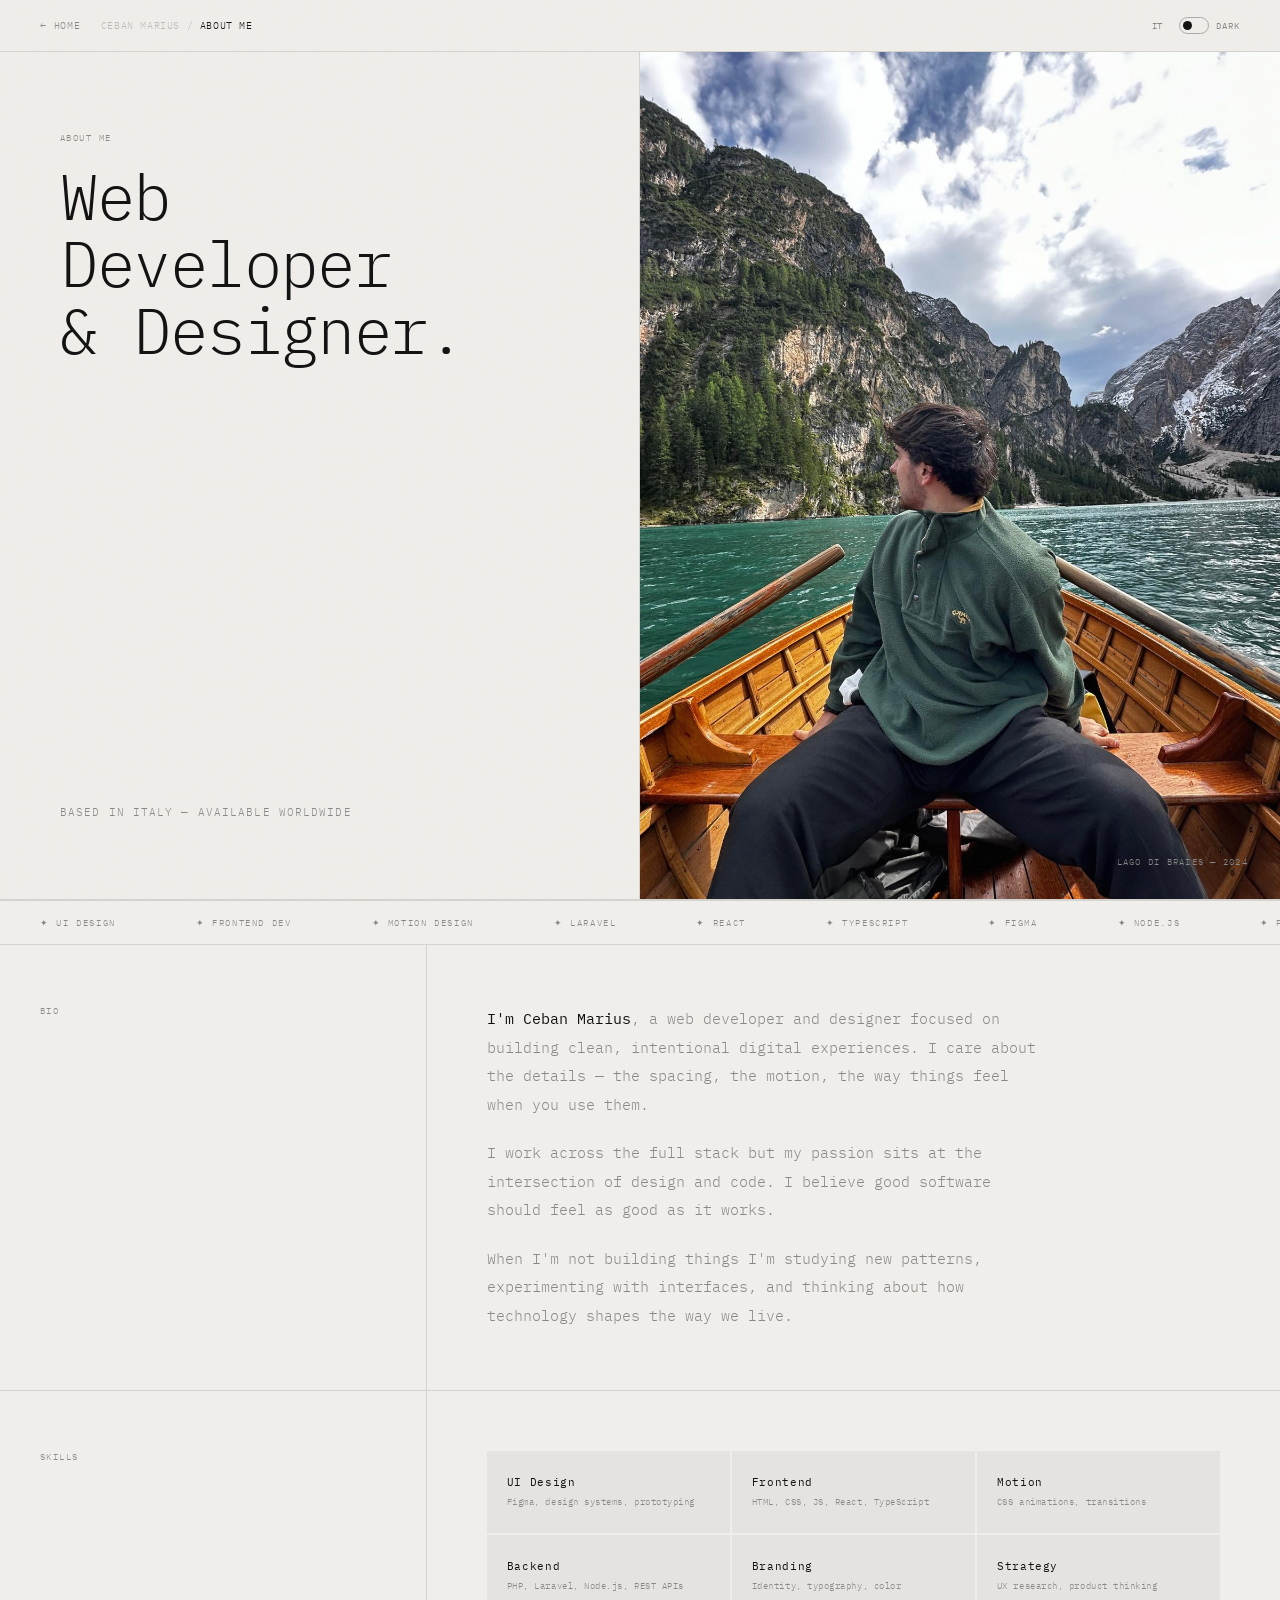
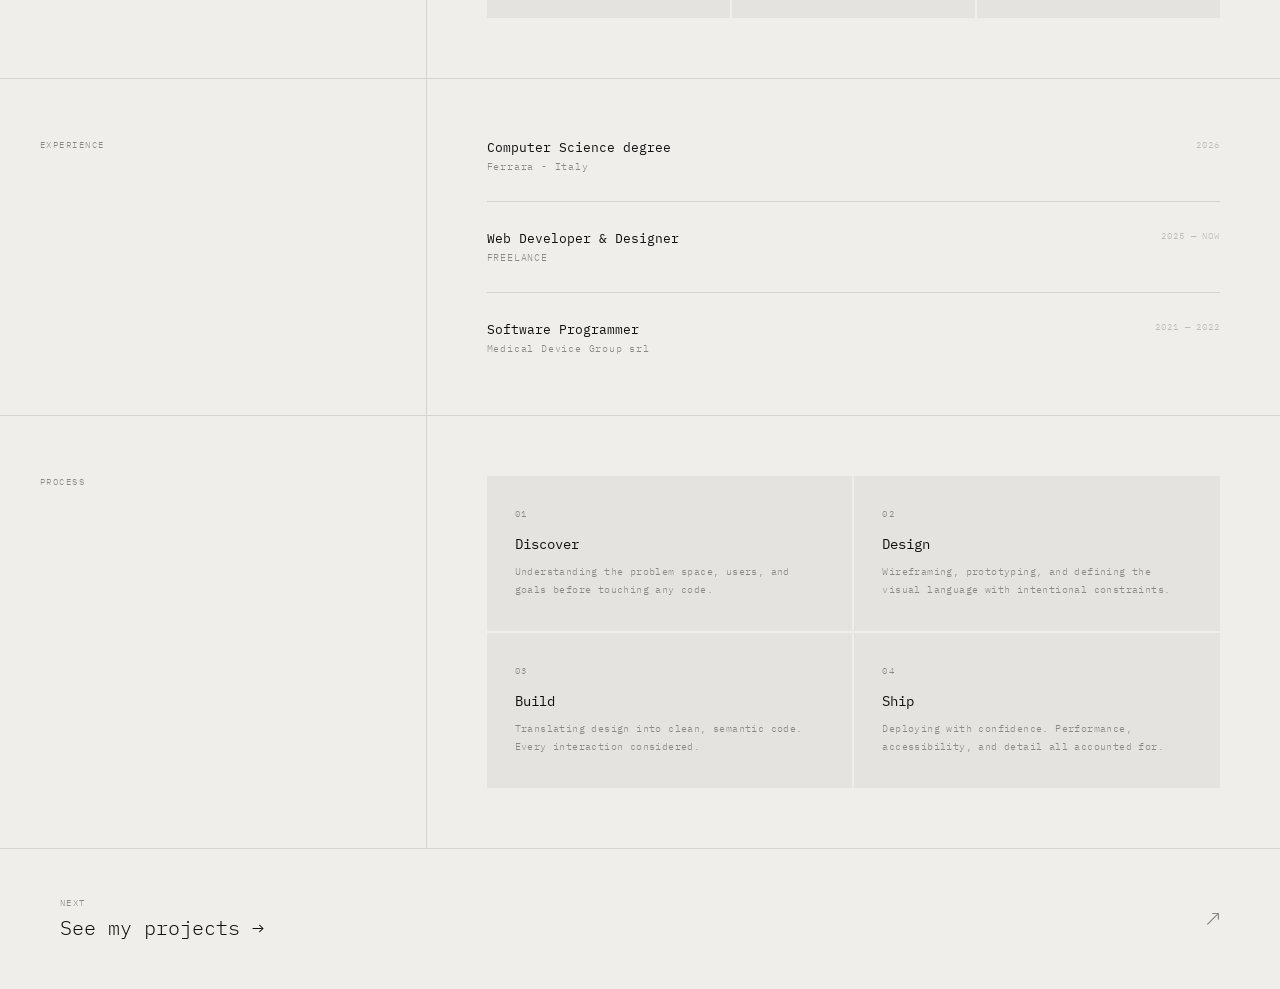
==== about.html @ c1601999 "removed arrow up" ====
<!DOCTYPE html>
<html lang="en" data-theme="light">
<head>
  <meta charset="UTF-8" />
  <meta name="viewport" content="width=device-width, initial-scale=1.0"/>
  <title>About — Ceban Marius</title>
  <meta name="description" content="About Ceban Marius — Web Developer & Designer based in Italy. Skills, bio, and experience." />
  <meta property="og:type" content="website" />
  <meta property="og:title" content="About — Ceban Marius" />
  <meta property="og:description" content="Web Developer & Designer based in Italy. Skills, bio, and experience." />
  <meta property="og:site_name" content="Ceban Marius — Portfolio" />
  <link rel="icon" type="image/svg+xml" href="data:image/svg+xml,%3Csvg xmlns='http://www.w3.org/2000/svg' viewBox='0 0 32 32'%3E%3Crect width='32' height='32' fill='%23111'/%3E%3Ctext x='16' y='22' text-anchor='middle' font-family='monospace' font-size='14' font-weight='bold' fill='%23e8e6e1'%3Ecm%3C/text%3E%3C/svg%3E" />
  <link href="https://fonts.googleapis.com/css2?family=IBM+Plex+Mono:wght@300;400;700&display=swap" rel="stylesheet"/>
  <script>
    (function() {
      const t = localStorage.getItem('theme') || 'light';
      document.documentElement.setAttribute('data-theme', t);
    })();
  </script>
  <style>
    *, *::before, *::after { margin: 0; padding: 0; box-sizing: border-box; }

    :root {
      --bg:      #f0eeea;
      --fg:      #111;
      --muted:   #888;
      --subtle:  #bbb;
      --border:  #d5d3cf;
      --card-bg: #e5e3df;
      --line:    #aaa;
    }
    [data-theme="dark"] {
      --bg:      #0e0e0e;
      --fg:      #e8e6e1;
      --muted:   #888;
      --subtle:  #555;
      --border:  #1e1e1e;
      --card-bg: #1a1a1a;
      --line:    #2a2a2a;
    }

    html { scroll-behavior: smooth; }
    body {
      background: var(--bg);
      color: var(--fg);
      font-family: 'IBM Plex Mono', monospace;
      font-weight: 300;
      transition: background 0.4s, color 0.4s;
      overflow-x: hidden;
    }

    /* ── CUSTOM CURSOR ── */
    @media (hover: hover) and (pointer: fine) {
      html, * { cursor: none !important; }
    }
    #cursor-dot {
      position: fixed; left: 0; top: 0;
      width: 6px; height: 6px;
      background: var(--fg); border-radius: 50%;
      pointer-events: none; z-index: 100000;
      transform: translate(-50%,-50%);
      box-shadow: 0 0 0 2px var(--bg);
    }
    #cursor-line {
      position: fixed; left: 0; top: 0;
      width: 1px; height: 26px;
      background: var(--fg); opacity: 0.5;
      pointer-events: none; z-index: 99999;
      transform: translate(-50%,-50%);
    }

    /* ── HEADER ── */
    header {
      position: fixed;
      top: 0; left: 0; right: 0; height: 52px;
      display: flex; align-items: center; justify-content: space-between;
      padding: 0 40px;
      border-bottom: 1px solid var(--border);
      background: var(--bg);
      z-index: 100;
      transition: background 0.4s, border-color 0.4s;
      overflow: hidden;
      -webkit-transform: translateZ(0);
      transform: translateZ(0);
    }
    .header-left { display: flex; align-items: center; gap: 20px; }
    .back-link {
      font-size: 10px; letter-spacing: 0.08em;
      color: var(--muted); text-decoration: none;
      transition: color 0.2s;
    }
    .back-link:hover { color: var(--fg); }
    .breadcrumb {
      font-size: 10px; letter-spacing: 0.06em; color: var(--subtle);
    }
    .breadcrumb span { color: var(--fg); }
    .theme-toggle {
      background: none; border: none; cursor: pointer;
      display: flex; align-items: center; gap: 7px;
    }
    .toggle-track {
      width: 30px; height: 17px; border-radius: 9px;
      border: 1px solid var(--line); background: transparent;
      position: relative;
    }
    .toggle-dot {
      position: absolute; top: 3px; left: 3px;
      width: 9px; height: 9px; border-radius: 50%;
      background: var(--fg);
      transition: transform 0.3s cubic-bezier(0.4,0,0.2,1), background 0.3s;
    }
    [data-theme="dark"] .toggle-dot { transform: translateX(13px); }
    .toggle-label {
      font-size: 9px; letter-spacing: 0.1em; color: var(--muted);
      font-family: 'IBM Plex Mono', monospace;
    }
    .header-right { display: flex; align-items: center; gap: 16px; }
    .lang-toggle {
      background: none; border: none; cursor: pointer;
      font-family: 'IBM Plex Mono', monospace;
      font-size: 9px; letter-spacing: 0.1em;
      color: var(--muted); transition: color 0.2s; padding: 0;
    }
    .lang-toggle:hover { color: var(--fg); }

    /* ── LAYOUT ── */
    main { padding-top: 52px; }

    /* ── HERO ── */
    .about-hero {
      display: grid;
      grid-template-columns: 1fr 1fr;
      min-height: calc(100vh - 52px);
      border-bottom: 1px solid var(--border);
    }
    .hero-left {
      padding: 80px 60px;
      display: flex; flex-direction: column; justify-content: space-between;
      border-right: 1px solid var(--border);
      opacity: 0; animation: fadeUp 0.7s ease 0.1s forwards;
    }
    .hero-left h1 {
      font-size: clamp(40px, 5vw, 72px);
      font-weight: 300; line-height: 1.05; letter-spacing: -0.02em;
    }
    .hero-left .subtitle {
      font-size: 11px; letter-spacing: 0.1em; color: var(--muted);
    }
    .hero-right {
      position: relative;
      background: var(--card-bg);
      transition: background 0.4s;
      opacity: 0; animation: fadeUp 0.7s ease 0.2s forwards;
      /* swap for photo: background-image: url(photo.jpg); background-size: cover; background-position: center; */
    }
    .hero-right-label {
      position: absolute; bottom: 32px; right: 32px;
      font-size: 9px; letter-spacing: 0.14em; color: var(--muted);
    }

    /* ── BIO SECTION ── */
    .bio-section {
      display: grid;
      grid-template-columns: 1fr 2fr;
      border-bottom: 1px solid var(--border);
      opacity: 0; animation: fadeUp 0.7s ease 0.3s forwards;
    }
    .bio-label {
      padding: 60px 40px;
      border-right: 1px solid var(--border);
      font-size: 9px; letter-spacing: 0.16em; color: var(--muted);
      text-transform: uppercase;
    }
    .bio-content {
      padding: 60px 60px;
    }
    .bio-content p {
      font-size: 15px; line-height: 1.9; color: var(--muted);
      margin-bottom: 20px; max-width: 560px;
    }
    .bio-content p strong {
      color: var(--fg); font-weight: 400;
    }
    .bio-content p:last-child { margin-bottom: 0; }

    /* ── SKILLS ── */
    .skills-section {
      display: grid;
      grid-template-columns: 1fr 2fr;
      border-bottom: 1px solid var(--border);
      opacity: 0; animation: fadeUp 0.7s ease 0.4s forwards;
    }
    .skills-label {
      padding: 60px 40px;
      border-right: 1px solid var(--border);
      font-size: 9px; letter-spacing: 0.16em; color: var(--muted);
      text-transform: uppercase;
    }
    .skills-grid {
      padding: 60px 60px;
      display: grid;
      grid-template-columns: repeat(3, 1fr);
      gap: 2px;
    }
    .skill-item {
      padding: 24px 20px;
      background: var(--card-bg);
      transition: background 0.4s;
    }
    .skill-name {
      font-size: 11px; font-weight: 400;
      letter-spacing: 0.06em; margin-bottom: 6px;
    }
    .skill-desc {
      font-size: 9px; letter-spacing: 0.06em; color: var(--muted);
      line-height: 1.6;
    }

    /* ── EXPERIENCE ── */
    .exp-section {
      display: grid;
      grid-template-columns: 1fr 2fr;
      border-bottom: 1px solid var(--border);
      opacity: 0; animation: fadeUp 0.7s ease 0.45s forwards;
    }
    .exp-label {
      padding: 60px 40px;
      border-right: 1px solid var(--border);
      font-size: 9px; letter-spacing: 0.16em; color: var(--muted);
      text-transform: uppercase;
    }
    .exp-list { padding: 60px 60px; }
    .exp-item {
      display: flex; justify-content: space-between; align-items: flex-start;
      padding: 28px 0;
      border-bottom: 1px solid var(--border);
    }
    .exp-item:first-child { padding-top: 0; }
    .exp-item:last-child { border-bottom: none; padding-bottom: 0; }
    .exp-role { font-size: 13px; font-weight: 400; margin-bottom: 4px; }
    .exp-company { font-size: 10px; letter-spacing: 0.08em; color: var(--muted); }
    .exp-year { font-size: 9px; letter-spacing: 0.1em; color: var(--subtle); }

    /* ── BOTTOM CTA ── */
    .about-cta {
      display: flex; align-items: center; justify-content: space-between;
      padding: 48px 60px;
      text-decoration: none; color: var(--fg);
      transition: background 0.2s;
      opacity: 0; animation: fadeUp 0.5s ease 0.5s forwards;
    }
    .about-cta:hover { background: var(--card-bg); }
    .cta-label { font-size: 9px; letter-spacing: 0.14em; color: var(--muted); margin-bottom: 6px; }
    .cta-title { font-size: 20px; font-weight: 300; }
    .cta-arrow { font-size: 24px; color: var(--muted); }

    @keyframes fadeUp {
      from { opacity: 0; transform: translateY(14px); }
      to   { opacity: 1; transform: translateY(0); }
    }

    /* ── MOBILE ── */
    @media (max-width: 600px) {
      header { padding: 0 16px; height: 44px; }
      .breadcrumb { display: none; }

      .about-hero { grid-template-columns: 1fr; min-height: auto; }
      .hero-left { padding: 40px 20px; gap: 32px; border-right: none; border-bottom: 1px solid var(--border); }
      .hero-left h1 { font-size: 40px; }
      .hero-right { height: 260px; border-right: none; }

      .bio-section, .skills-section, .exp-section { grid-template-columns: 1fr; }
      .bio-label, .skills-label, .exp-label {
        padding: 24px 20px 0; border-right: none; border-bottom: none;
      }
      .bio-content, .skills-grid, .exp-list { padding: 24px 20px 40px; }
      .bio-content p { font-size: 13px; }
      .skills-grid { grid-template-columns: 1fr 1fr; }
      .about-cta { padding: 32px 20px; }
    }
    .noise-overlay { position: fixed; top: 0; left: 0; width: 100%; height: 100%; pointer-events: none; z-index: 1000; opacity: 0.035; background-image: url("data:image/svg+xml,%3Csvg xmlns='http://www.w3.org/2000/svg' width='200' height='200'%3E%3Cfilter id='n' x='0' y='0'%3E%3CfeTurbulence type='fractalNoise' baseFrequency='0.65' numOctaves='3' stitchTiles='stitch'/%3E%3C/filter%3E%3Crect width='200' height='200' filter='url(%23n)'/%3E%3C/svg%3E"); background-repeat: repeat; background-size: 200px 200px; }
    /* ── READING PROGRESS ── */
    #reading-progress {
      position: absolute; bottom: 0; left: 0; width: 0%; height: 2px;
      background: var(--fg); pointer-events: none;
      transition: width 0.1s linear;
    }
    /* ── BACK TO TOP ── */


    /* ── MARQUEE ── */
    .marquee-strip {
      overflow: hidden; border-bottom: 1px solid var(--border); border-top: 1px solid var(--border);
      padding: 16px 0; background: var(--bg); transition: background 0.4s;
    }
    .marquee-track {
      display: flex; gap: 0; width: max-content;
      animation: marquee 28s linear infinite;
    }
    .marquee-track span {
      font-size: 9px; letter-spacing: 0.18em; color: var(--muted);
      text-transform: uppercase; padding: 0 40px; white-space: nowrap;
      transition: color 0.4s;
    }
    .marquee-track span::before { content: "✦ "; }
    @keyframes marquee { from { transform: translateX(0); } to { transform: translateX(-50%); } }
    /* ── PROCESS SECTION ── */
    .process-section {
      display: grid; grid-template-columns: 1fr 2fr;
      border-bottom: 1px solid var(--border);
    }
    .process-label {
      padding: 60px 40px; border-right: 1px solid var(--border);
      font-size: 9px; letter-spacing: 0.16em; color: var(--muted);
      text-transform: uppercase;
    }
    .process-grid {
      padding: 60px 60px; display: grid;
      grid-template-columns: repeat(2, 1fr); gap: 2px;
    }
    .process-item {
      padding: 32px 28px; background: var(--card-bg); transition: background 0.4s;
    }
    .process-num {
      font-size: 9px; letter-spacing: 0.14em; color: var(--muted); margin-bottom: 16px;
    }
    .process-title {
      font-size: 14px; font-weight: 400; margin-bottom: 10px;
    }
    .process-desc {
      font-size: 10px; letter-spacing: 0.04em; color: var(--muted); line-height: 1.8;
    }
    @media (max-width: 600px) {
      .process-section { grid-template-columns: 1fr; }
      .process-label { padding: 24px 20px 0; border-right: none; border-bottom: none; }
      .process-grid { padding: 24px 20px 40px; grid-template-columns: 1fr; }
    }
    /* ── SCROLL REVEAL ── */
    .reveal { opacity: 0; transform: translateY(20px); transition: opacity 0.6s ease, transform 0.6s ease; }
    .reveal.in-view { opacity: 1; transform: translateY(0); }
  </style>
</head>
<body>

  <div id="cursor-dot"></div>
  <div id="cursor-line"></div>
  <div id="pt-overlay" style="position:fixed;inset:0;z-index:99999;display:flex;overflow:hidden;pointer-events:none;background:#111;"></div>
  <div class="noise-overlay"></div>

  <header>
    <div class="header-left">
      <a href="index.html" class="back-link" data-nav>← HOME</a>
      <span class="breadcrumb" data-i18n-html="about.crumb">CEBAN MARIUS / <span>ABOUT ME</span></span>
    </div>
    <div class="header-right">
      <button class="lang-toggle" onclick="toggleLang()" id="lang-toggle-label">IT</button>
      <button class="theme-toggle" onclick="toggleTheme()">
        <div class="toggle-track"><div class="toggle-dot"></div></div>
        <span class="toggle-label" id="toggle-label">DARK</span>
      </button>
    </div>
    <div id="reading-progress"></div>
  </header>

  <main>

    <!-- HERO -->
    <div class="about-hero">
      <div class="hero-left">
        <div>
          <div style="font-size:9px;letter-spacing:0.16em;color:var(--muted);margin-bottom:20px;" data-i18n="about.eyebrow">ABOUT ME</div>
          <h1>Web<br>Developer<br>&amp; Designer.</h1>
        </div>
        <div class="subtitle" data-i18n="about.subtitle">BASED IN ITALY — AVAILABLE WORLDWIDE</div>
      </div>
      <div class="hero-right" style="background-image:url('foto/profile/about.jpeg');background-size:cover;background-position:center 45%;">
        <div class="hero-right-label">LAGO DI BRAIES — 2024</div>
      </div>
    </div>

    <!-- MARQUEE -->
    <div class="marquee-strip">
      <div class="marquee-track">
        <span>UI Design</span><span>Frontend Dev</span><span>Motion Design</span><span>Laravel</span><span>React</span><span>TypeScript</span><span>Figma</span><span>Node.js</span><span>PHP</span><span>Full Stack</span>
        <span>UI Design</span><span>Frontend Dev</span><span>Motion Design</span><span>Laravel</span><span>React</span><span>TypeScript</span><span>Figma</span><span>Node.js</span><span>PHP</span><span>Full Stack</span>
      </div>
    </div>

    <!-- BIO -->
    <div class="bio-section">
      <div class="bio-label" data-i18n="about.bio.label">Bio</div>
      <div class="bio-content">
        <p data-i18n-html="about.bio.p1"><strong>I'm Ceban Marius</strong>, a web developer and designer focused on building clean, intentional digital experiences. I care about the details — the spacing, the motion, the way things feel when you use them.</p>
        <p data-i18n="about.bio.p2">I work across the full stack but my passion sits at the intersection of design and code. I believe good software should feel as good as it works.</p>
        <p data-i18n="about.bio.p3">When I'm not building things I'm studying new patterns, experimenting with interfaces, and thinking about how technology shapes the way we live.</p>
      </div>
    </div>

    <!-- SKILLS -->
    <div class="skills-section">
      <div class="skills-label" data-i18n="about.skills.lbl">Skills</div>
      <div class="skills-grid">
        <div class="skill-item">
          <div class="skill-name" data-i18n="about.skill.ui.n">UI Design</div>
          <div class="skill-desc" data-i18n="about.skill.ui.d">Figma, design systems, prototyping</div>
        </div>
        <div class="skill-item">
          <div class="skill-name" data-i18n="about.skill.fe.n">Frontend</div>
          <div class="skill-desc" data-i18n="about.skill.fe.d">HTML, CSS, JS, React, TypeScript</div>
        </div>
        <div class="skill-item">
          <div class="skill-name" data-i18n="about.skill.mo.n">Motion</div>
          <div class="skill-desc" data-i18n="about.skill.mo.d">CSS animations, transitions</div>
        </div>
        <div class="skill-item">
          <div class="skill-name" data-i18n="about.skill.be.n">Backend</div>
          <div class="skill-desc" data-i18n="about.skill.be.d">PHP, Laravel, Node.js, REST APIs</div>
        </div>
        <div class="skill-item">
          <div class="skill-name" data-i18n="about.skill.br.n">Branding</div>
          <div class="skill-desc" data-i18n="about.skill.br.d">Identity, typography, color</div>
        </div>
        <div class="skill-item">
          <div class="skill-name" data-i18n="about.skill.st.n">Strategy</div>
          <div class="skill-desc" data-i18n="about.skill.st.d">UX research, product thinking</div>
        </div>
      </div>
    </div>

    <!-- EXPERIENCE -->
    <div class="exp-section">
      <div class="exp-label" data-i18n="about.exp.lbl">Experience</div>
      <div class="exp-list">
        <div class="exp-item">
          <div>
            <div class="exp-role" data-i18n="about.exp0.role">Computer Science degree</div>
            <div class="exp-company">Ferrara - Italy</div>
          </div>
          <div class="exp-year">2026</div>
        </div>
        <div class="exp-item">
          <div>
            <div class="exp-role" data-i18n="about.exp1.role">Web Developer & Designer</div>
            <div class="exp-company">FREELANCE</div>
          </div>
          <div class="exp-year" data-i18n="about.exp1.year">2025 — NOW</div>
        </div>
        <div class="exp-item">
          <div>
            <div class="exp-role" data-i18n="about.exp2.role">Software Programmer</div>
            <div class="exp-company">Medical Device Group srl</div>
          </div>
          <div class="exp-year">2021 — 2022</div>
        </div>
      </div>
    </div>

    <!-- PROCESS -->
    <div class="process-section">
      <div class="process-label" data-i18n="about.proc.lbl">Process</div>
      <div class="process-grid">
        <div class="process-item">
          <div class="process-num">01</div>
          <div class="process-title" data-i18n="about.proc0.ttl">Discover</div>
          <div class="process-desc" data-i18n="about.proc0.dsc">Understanding the problem space, users, and goals before touching any code.</div>
        </div>
        <div class="process-item">
          <div class="process-num">02</div>
          <div class="process-title" data-i18n="about.proc1.ttl">Design</div>
          <div class="process-desc" data-i18n="about.proc1.dsc">Wireframing, prototyping, and defining the visual language with intentional constraints.</div>
        </div>
        <div class="process-item">
          <div class="process-num">03</div>
          <div class="process-title" data-i18n="about.proc2.ttl">Build</div>
          <div class="process-desc" data-i18n="about.proc2.dsc">Translating design into clean, semantic code. Every interaction considered.</div>
        </div>
        <div class="process-item">
          <div class="process-num">04</div>
          <div class="process-title" data-i18n="about.proc3.ttl">Ship</div>
          <div class="process-desc" data-i18n="about.proc3.dsc">Deploying with confidence. Performance, accessibility, and detail all accounted for.</div>
        </div>
      </div>
    </div>

    <!-- CTA -->
    <a href="projects.html" class="about-cta" data-nav>
      <div>
        <div class="cta-label" data-i18n="about.cta.lbl">NEXT</div>
        <div class="cta-title" data-i18n="about.cta.ttl">See my projects →</div>
      </div>
      <span class="cta-arrow">↗</span>
    </a>

  </main>

  <script src="i18n.js"></script>
  <script>
    (function() {
      const saved = localStorage.getItem('theme') || 'light';
      document.getElementById('toggle-label').textContent = saved === 'dark' ? 'LIGHT' : 'DARK';
    })();
    function toggleTheme() {
      const html = document.documentElement;
      const isDark = html.getAttribute('data-theme') === 'dark';
      const next = isDark ? 'light' : 'dark';
      html.setAttribute('data-theme', next);
      localStorage.setItem('theme', next);
      document.getElementById('toggle-label').textContent = isDark ? 'DARK' : 'LIGHT';
    }
    /* ── PAGE TRANSITION ── */
    (function() {
      var N = 14, STAGGER = 0.032, DUR = 0.46;
      var overlay = document.getElementById('pt-overlay');
      var blocks = [];
      overlay.style.background = 'none';
      for (var i = 0; i < N; i++) {
        var b = document.createElement('div');
        b.style.cssText = 'flex:1;height:100%;background:#111;transform:scaleX(1);transform-origin:right center;';
        overlay.appendChild(b); blocks.push(b);
      }
      function init() {
        setTimeout(function() {
          blocks.forEach(function(b, i) {
            b.style.transition = 'transform '+DUR+'s cubic-bezier(0.76,0,0.24,1) '+(i*STAGGER)+'s';
            b.style.transform = 'scaleX(0)';
          });
          setTimeout(function() { overlay.style.pointerEvents = 'none'; }, (DUR+(N-1)*STAGGER)*1000+200);
        }, 30);
        document.querySelectorAll('[data-nav]').forEach(function(el) {
          el.addEventListener('click', function(e) {
            var href = this.getAttribute('href');
            if (!href || href === '#') return;
            e.preventDefault();
            overlay.style.pointerEvents = 'all';
            blocks.forEach(function(b, i) {
              b.style.transformOrigin = 'left center';
              b.style.transition = 'transform '+DUR+'s cubic-bezier(0.76,0,0.24,1) '+(i*STAGGER)+'s';
              b.style.transform = 'scaleX(1)';
            });
            setTimeout(function() { window.location.href = href; }, (DUR+(N-1)*STAGGER)*1000-80);
          });
        });
      }
      if (document.readyState === 'loading') { document.addEventListener('DOMContentLoaded', init); } else { init(); }
      window.addEventListener('pageshow', function(e) {
        if (!e.persisted) return;
        overlay.style.pointerEvents = 'all';
        blocks.forEach(function(b) { b.style.transition = 'none'; b.style.transformOrigin = 'right center'; b.style.transform = 'scaleX(1)'; });
        setTimeout(function() {
          blocks.forEach(function(b, i) {
            b.style.transition = 'transform '+DUR+'s cubic-bezier(0.76,0,0.24,1) '+(i*STAGGER)+'s';
            b.style.transform = 'scaleX(0)';
          });
          setTimeout(function() { overlay.style.pointerEvents = 'none'; }, (DUR+(N-1)*STAGGER)*1000+200);
        }, 50);
      });
    })();
    /* ── CURSOR ── */
    (function() {
      if (!window.matchMedia('(hover: hover) and (pointer: fine)').matches) return;
      var dot = document.getElementById('cursor-dot');
      var line = document.getElementById('cursor-line');
      if (!dot || !line) return;
      var mx = -200, my = -200, lx = -200, ly = -200;
      document.addEventListener('mousemove', function(e) { mx = e.clientX; my = e.clientY; });
      var magnets = document.querySelectorAll('a, button');
      (function tick() {
        var tx = mx, ty = my;
        for (var i = 0; i < magnets.length; i++) {
          var r = magnets[i].getBoundingClientRect();
          var cx = r.left + r.width * 0.5, cy = r.top + r.height * 0.5;
          var d = Math.sqrt((mx-cx)*(mx-cx)+(my-cy)*(my-cy));
          if (d < 80) { var s = (1-d/80)*0.28; tx += (cx-mx)*s; ty += (cy-my)*s; }
        }
        dot.style.left = tx+'px'; dot.style.top = ty+'px';
        lx += (mx-lx)*0.12; ly += (my-ly)*0.12;
        var angle = Math.atan2(my-ly, mx-lx)*180/Math.PI+90;
        line.style.left = lx+'px'; line.style.top = ly+'px';
        line.style.transform = 'translate(-50%,-50%) rotate('+angle+'deg)';
        requestAnimationFrame(tick);
      })();
    })();
    /* ── READING PROGRESS ── */
    (function() {
      var bar = document.getElementById('reading-progress');
      if (!bar) return;
      window.addEventListener('scroll', function() {
        var s = window.scrollY, t = document.documentElement.scrollHeight - window.innerHeight;
        bar.style.width = (t > 0 ? s / t * 100 : 0) + '%';
      }, { passive: true });
    })();

    /* ── SCROLL REVEAL (process items) ── */
    (function() {
      if (!('IntersectionObserver' in window)) return;
      var obs = new IntersectionObserver(function(entries) {
        entries.forEach(function(e) { if (e.isIntersecting) { e.target.classList.add('in-view'); obs.unobserve(e.target); } });
      }, { threshold: 0.15 });
      document.querySelectorAll('.process-item').forEach(function(el) { el.classList.add('reveal'); obs.observe(el); });
    })();
  </script>

</body>
</html>
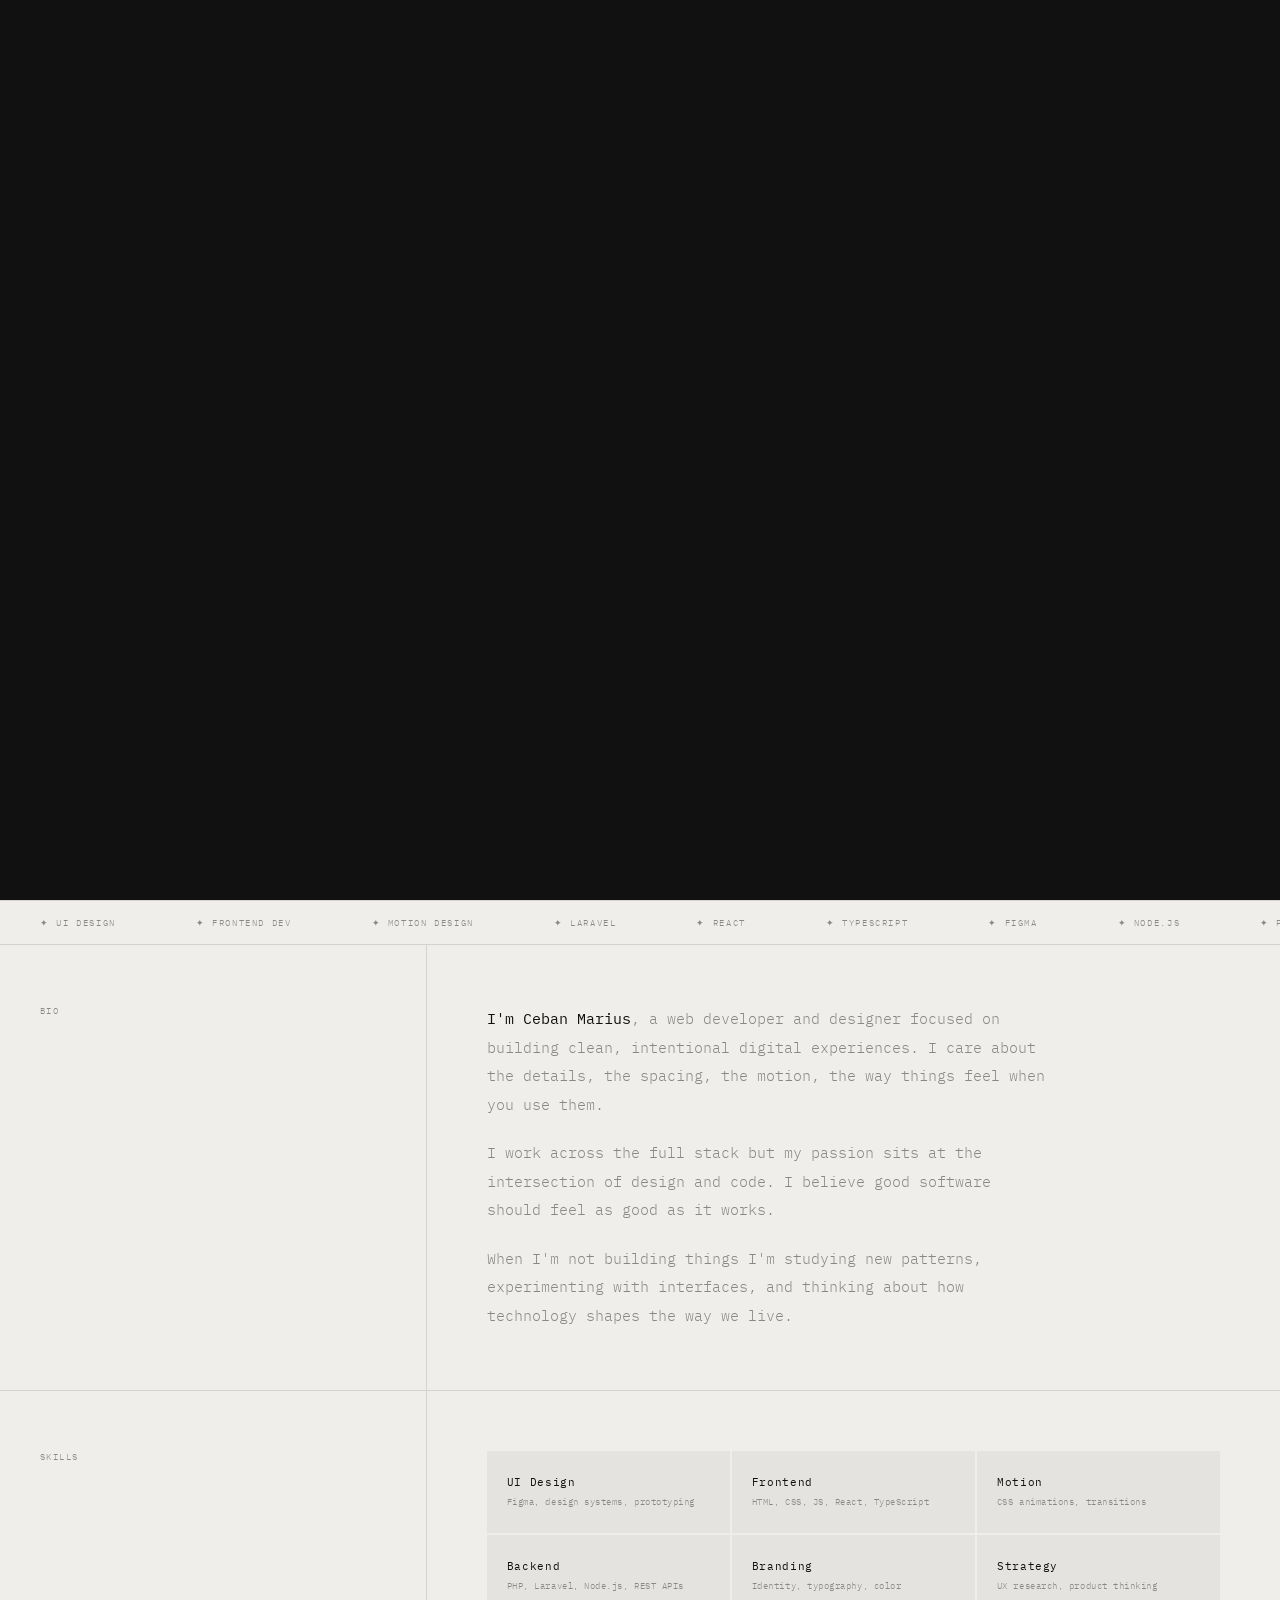
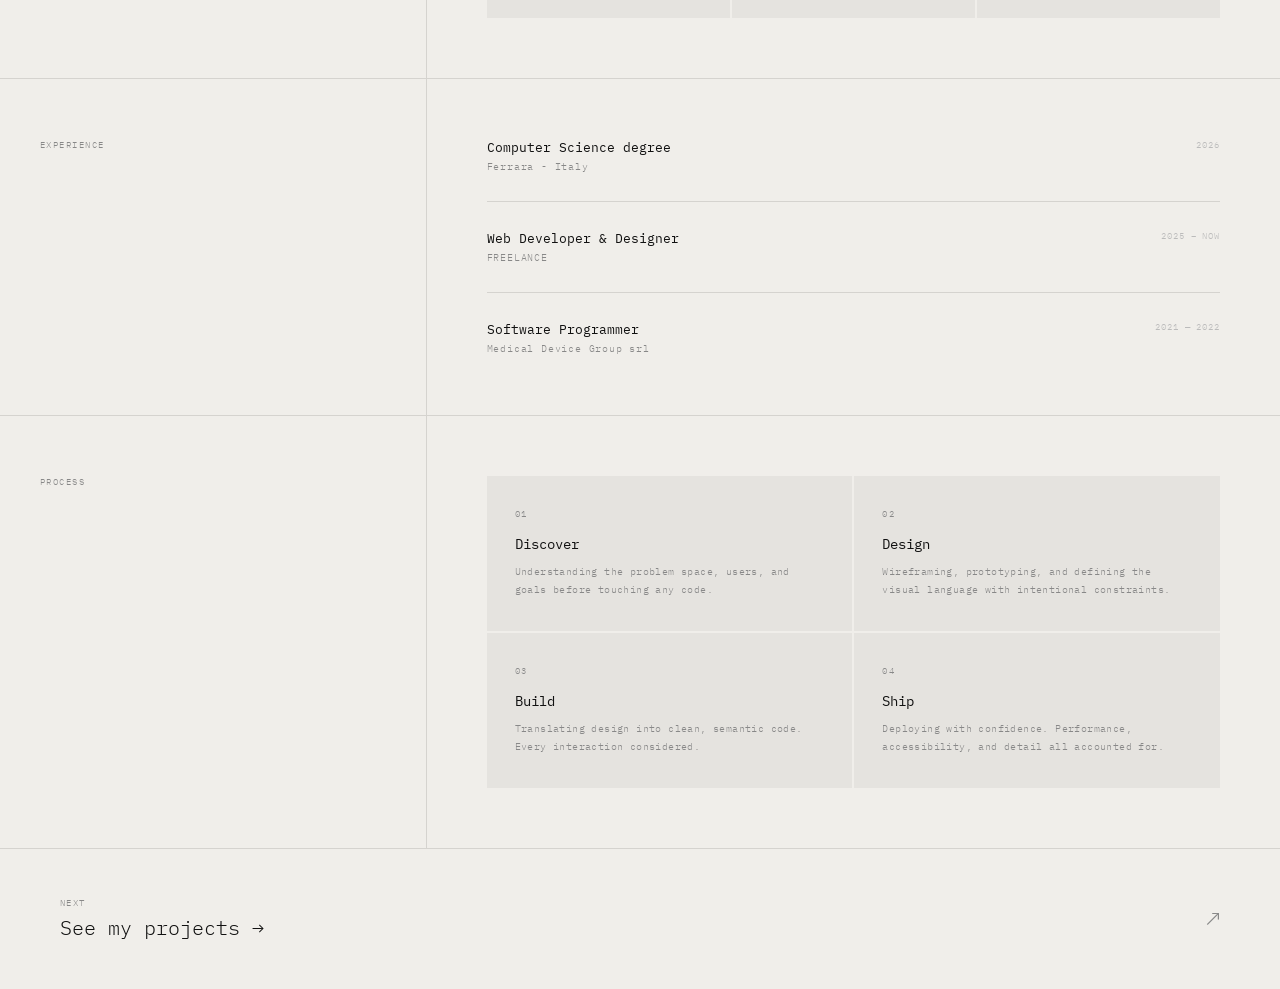
==== commit d7de68c3: "Fix Italian i18n punctuation and AI-sounding copy, revert custom cursor - Replace all em-dashes in I" ====
--- a/about.html
+++ b/about.html
@@ -1,604 +1,591 @@
-<!DOCTYPE html>
-<html lang="en" data-theme="light">
-<head>
-  <meta charset="UTF-8" />
-  <meta name="viewport" content="width=device-width, initial-scale=1.0"/>
-  <title>About — Ceban Marius</title>
-  <meta name="description" content="About Ceban Marius — Web Developer & Designer based in Italy. Skills, bio, and experience." />
-  <meta property="og:type" content="website" />
-  <meta property="og:title" content="About — Ceban Marius" />
-  <meta property="og:description" content="Web Developer & Designer based in Italy. Skills, bio, and experience." />
-  <meta property="og:site_name" content="Ceban Marius — Portfolio" />
-  <link rel="icon" type="image/svg+xml" href="data:image/svg+xml,%3Csvg xmlns='http://www.w3.org/2000/svg' viewBox='0 0 32 32'%3E%3Crect width='32' height='32' fill='%23111'/%3E%3Ctext x='16' y='22' text-anchor='middle' font-family='monospace' font-size='14' font-weight='bold' fill='%23e8e6e1'%3Ecm%3C/text%3E%3C/svg%3E" />
-  <link href="https://fonts.googleapis.com/css2?family=IBM+Plex+Mono:wght@300;400;700&display=swap" rel="stylesheet"/>
-  <script>
-    (function() {
-      const t = localStorage.getItem('theme') || 'light';
-      document.documentElement.setAttribute('data-theme', t);
-    })();
-  </script>
-  <style>
-    *, *::before, *::after { margin: 0; padding: 0; box-sizing: border-box; }
-
-    :root {
-      --bg:      #f0eeea;
-      --fg:      #111;
-      --muted:   #888;
-      --subtle:  #bbb;
-      --border:  #d5d3cf;
-      --card-bg: #e5e3df;
-      --line:    #aaa;
-    }
-    [data-theme="dark"] {
-      --bg:      #0e0e0e;
-      --fg:      #e8e6e1;
-      --muted:   #888;
-      --subtle:  #555;
-      --border:  #1e1e1e;
-      --card-bg: #1a1a1a;
-      --line:    #2a2a2a;
-    }
-
-    html { scroll-behavior: smooth; }
-    body {
-      background: var(--bg);
-      color: var(--fg);
-      font-family: 'IBM Plex Mono', monospace;
-      font-weight: 300;
-      transition: background 0.4s, color 0.4s;
-      overflow-x: hidden;
-    }
-
-    /* ── CUSTOM CURSOR ── */
-    @media (hover: hover) and (pointer: fine) {
-      html, * { cursor: none !important; }
-    }
-    #cursor-dot {
-      position: fixed; left: 0; top: 0;
-      width: 6px; height: 6px;
-      background: var(--fg); border-radius: 50%;
-      pointer-events: none; z-index: 100000;
-      transform: translate(-50%,-50%);
-      box-shadow: 0 0 0 2px var(--bg);
-    }
-    #cursor-line {
-      position: fixed; left: 0; top: 0;
-      width: 1px; height: 26px;
-      background: var(--fg); opacity: 0.5;
-      pointer-events: none; z-index: 99999;
-      transform: translate(-50%,-50%);
-    }
-
-    /* ── HEADER ── */
-    header {
-      position: fixed;
-      top: 0; left: 0; right: 0; height: 52px;
-      display: flex; align-items: center; justify-content: space-between;
-      padding: 0 40px;
-      border-bottom: 1px solid var(--border);
-      background: var(--bg);
-      z-index: 100;
-      transition: background 0.4s, border-color 0.4s;
-      overflow: hidden;
-      -webkit-transform: translateZ(0);
-      transform: translateZ(0);
-    }
-    .header-left { display: flex; align-items: center; gap: 20px; }
-    .back-link {
-      font-size: 10px; letter-spacing: 0.08em;
-      color: var(--muted); text-decoration: none;
-      transition: color 0.2s;
-    }
-    .back-link:hover { color: var(--fg); }
-    .breadcrumb {
-      font-size: 10px; letter-spacing: 0.06em; color: var(--subtle);
-    }
-    .breadcrumb span { color: var(--fg); }
-    .theme-toggle {
-      background: none; border: none; cursor: pointer;
-      display: flex; align-items: center; gap: 7px;
-    }
-    .toggle-track {
-      width: 30px; height: 17px; border-radius: 9px;
-      border: 1px solid var(--line); background: transparent;
-      position: relative;
-    }
-    .toggle-dot {
-      position: absolute; top: 3px; left: 3px;
-      width: 9px; height: 9px; border-radius: 50%;
-      background: var(--fg);
-      transition: transform 0.3s cubic-bezier(0.4,0,0.2,1), background 0.3s;
-    }
-    [data-theme="dark"] .toggle-dot { transform: translateX(13px); }
-    .toggle-label {
-      font-size: 9px; letter-spacing: 0.1em; color: var(--muted);
-      font-family: 'IBM Plex Mono', monospace;
-    }
-    .header-right { display: flex; align-items: center; gap: 16px; }
-    .lang-toggle {
-      background: none; border: none; cursor: pointer;
-      font-family: 'IBM Plex Mono', monospace;
-      font-size: 9px; letter-spacing: 0.1em;
-      color: var(--muted); transition: color 0.2s; padding: 0;
-    }
-    .lang-toggle:hover { color: var(--fg); }
-
-    /* ── LAYOUT ── */
-    main { padding-top: 52px; }
-
-    /* ── HERO ── */
-    .about-hero {
-      display: grid;
-      grid-template-columns: 1fr 1fr;
-      min-height: calc(100vh - 52px);
-      border-bottom: 1px solid var(--border);
-    }
-    .hero-left {
-      padding: 80px 60px;
-      display: flex; flex-direction: column; justify-content: space-between;
-      border-right: 1px solid var(--border);
-      opacity: 0; animation: fadeUp 0.7s ease 0.1s forwards;
-    }
-    .hero-left h1 {
-      font-size: clamp(40px, 5vw, 72px);
-      font-weight: 300; line-height: 1.05; letter-spacing: -0.02em;
-    }
-    .hero-left .subtitle {
-      font-size: 11px; letter-spacing: 0.1em; color: var(--muted);
-    }
-    .hero-right {
-      position: relative;
-      background: var(--card-bg);
-      transition: background 0.4s;
-      opacity: 0; animation: fadeUp 0.7s ease 0.2s forwards;
-      /* swap for photo: background-image: url(photo.jpg); background-size: cover; background-position: center; */
-    }
-    .hero-right-label {
-      position: absolute; bottom: 32px; right: 32px;
-      font-size: 9px; letter-spacing: 0.14em; color: var(--muted);
-    }
-
-    /* ── BIO SECTION ── */
-    .bio-section {
-      display: grid;
-      grid-template-columns: 1fr 2fr;
-      border-bottom: 1px solid var(--border);
-      opacity: 0; animation: fadeUp 0.7s ease 0.3s forwards;
-    }
-    .bio-label {
-      padding: 60px 40px;
-      border-right: 1px solid var(--border);
-      font-size: 9px; letter-spacing: 0.16em; color: var(--muted);
-      text-transform: uppercase;
-    }
-    .bio-content {
-      padding: 60px 60px;
-    }
-    .bio-content p {
-      font-size: 15px; line-height: 1.9; color: var(--muted);
-      margin-bottom: 20px; max-width: 560px;
-    }
-    .bio-content p strong {
-      color: var(--fg); font-weight: 400;
-    }
-    .bio-content p:last-child { margin-bottom: 0; }
-
-    /* ── SKILLS ── */
-    .skills-section {
-      display: grid;
-      grid-template-columns: 1fr 2fr;
-      border-bottom: 1px solid var(--border);
-      opacity: 0; animation: fadeUp 0.7s ease 0.4s forwards;
-    }
-    .skills-label {
-      padding: 60px 40px;
-      border-right: 1px solid var(--border);
-      font-size: 9px; letter-spacing: 0.16em; color: var(--muted);
-      text-transform: uppercase;
-    }
-    .skills-grid {
-      padding: 60px 60px;
-      display: grid;
-      grid-template-columns: repeat(3, 1fr);
-      gap: 2px;
-    }
-    .skill-item {
-      padding: 24px 20px;
-      background: var(--card-bg);
-      transition: background 0.4s;
-    }
-    .skill-name {
-      font-size: 11px; font-weight: 400;
-      letter-spacing: 0.06em; margin-bottom: 6px;
-    }
-    .skill-desc {
-      font-size: 9px; letter-spacing: 0.06em; color: var(--muted);
-      line-height: 1.6;
-    }
-
-    /* ── EXPERIENCE ── */
-    .exp-section {
-      display: grid;
-      grid-template-columns: 1fr 2fr;
-      border-bottom: 1px solid var(--border);
-      opacity: 0; animation: fadeUp 0.7s ease 0.45s forwards;
-    }
-    .exp-label {
-      padding: 60px 40px;
-      border-right: 1px solid var(--border);
-      font-size: 9px; letter-spacing: 0.16em; color: var(--muted);
-      text-transform: uppercase;
-    }
-    .exp-list { padding: 60px 60px; }
-    .exp-item {
-      display: flex; justify-content: space-between; align-items: flex-start;
-      padding: 28px 0;
-      border-bottom: 1px solid var(--border);
-    }
-    .exp-item:first-child { padding-top: 0; }
-    .exp-item:last-child { border-bottom: none; padding-bottom: 0; }
-    .exp-role { font-size: 13px; font-weight: 400; margin-bottom: 4px; }
-    .exp-company { font-size: 10px; letter-spacing: 0.08em; color: var(--muted); }
-    .exp-year { font-size: 9px; letter-spacing: 0.1em; color: var(--subtle); }
-
-    /* ── BOTTOM CTA ── */
-    .about-cta {
-      display: flex; align-items: center; justify-content: space-between;
-      padding: 48px 60px;
-      text-decoration: none; color: var(--fg);
-      transition: background 0.2s;
-      opacity: 0; animation: fadeUp 0.5s ease 0.5s forwards;
-    }
-    .about-cta:hover { background: var(--card-bg); }
-    .cta-label { font-size: 9px; letter-spacing: 0.14em; color: var(--muted); margin-bottom: 6px; }
-    .cta-title { font-size: 20px; font-weight: 300; }
-    .cta-arrow { font-size: 24px; color: var(--muted); }
-
-    @keyframes fadeUp {
-      from { opacity: 0; transform: translateY(14px); }
-      to   { opacity: 1; transform: translateY(0); }
-    }
-
-    /* ── MOBILE ── */
-    @media (max-width: 600px) {
-      header { padding: 0 16px; height: 44px; }
-      .breadcrumb { display: none; }
-
-      .about-hero { grid-template-columns: 1fr; min-height: auto; }
-      .hero-left { padding: 40px 20px; gap: 32px; border-right: none; border-bottom: 1px solid var(--border); }
-      .hero-left h1 { font-size: 40px; }
-      .hero-right { height: 260px; border-right: none; }
-
-      .bio-section, .skills-section, .exp-section { grid-template-columns: 1fr; }
-      .bio-label, .skills-label, .exp-label {
-        padding: 24px 20px 0; border-right: none; border-bottom: none;
-      }
-      .bio-content, .skills-grid, .exp-list { padding: 24px 20px 40px; }
-      .bio-content p { font-size: 13px; }
-      .skills-grid { grid-template-columns: 1fr 1fr; }
-      .about-cta { padding: 32px 20px; }
-    }
-    .noise-overlay { position: fixed; top: 0; left: 0; width: 100%; height: 100%; pointer-events: none; z-index: 1000; opacity: 0.035; background-image: url("data:image/svg+xml,%3Csvg xmlns='http://www.w3.org/2000/svg' width='200' height='200'%3E%3Cfilter id='n' x='0' y='0'%3E%3CfeTurbulence type='fractalNoise' baseFrequency='0.65' numOctaves='3' stitchTiles='stitch'/%3E%3C/filter%3E%3Crect width='200' height='200' filter='url(%23n)'/%3E%3C/svg%3E"); background-repeat: repeat; background-size: 200px 200px; }
-    /* ── READING PROGRESS ── */
-    #reading-progress {
-      position: absolute; bottom: 0; left: 0; width: 0%; height: 2px;
-      background: var(--fg); pointer-events: none;
-      transition: width 0.1s linear;
-    }
-    /* ── BACK TO TOP ── */
-
-
-    /* ── MARQUEE ── */
-    .marquee-strip {
-      overflow: hidden; border-bottom: 1px solid var(--border); border-top: 1px solid var(--border);
-      padding: 16px 0; background: var(--bg); transition: background 0.4s;
-    }
-    .marquee-track {
-      display: flex; gap: 0; width: max-content;
-      animation: marquee 28s linear infinite;
-    }
-    .marquee-track span {
-      font-size: 9px; letter-spacing: 0.18em; color: var(--muted);
-      text-transform: uppercase; padding: 0 40px; white-space: nowrap;
-      transition: color 0.4s;
-    }
-    .marquee-track span::before { content: "✦ "; }
-    @keyframes marquee { from { transform: translateX(0); } to { transform: translateX(-50%); } }
-    /* ── PROCESS SECTION ── */
-    .process-section {
-      display: grid; grid-template-columns: 1fr 2fr;
-      border-bottom: 1px solid var(--border);
-    }
-    .process-label {
-      padding: 60px 40px; border-right: 1px solid var(--border);
-      font-size: 9px; letter-spacing: 0.16em; color: var(--muted);
-      text-transform: uppercase;
-    }
-    .process-grid {
-      padding: 60px 60px; display: grid;
-      grid-template-columns: repeat(2, 1fr); gap: 2px;
-    }
-    .process-item {
-      padding: 32px 28px; background: var(--card-bg); transition: background 0.4s;
-    }
-    .process-num {
-      font-size: 9px; letter-spacing: 0.14em; color: var(--muted); margin-bottom: 16px;
-    }
-    .process-title {
-      font-size: 14px; font-weight: 400; margin-bottom: 10px;
-    }
-    .process-desc {
-      font-size: 10px; letter-spacing: 0.04em; color: var(--muted); line-height: 1.8;
-    }
-    @media (max-width: 600px) {
-      .process-section { grid-template-columns: 1fr; }
-      .process-label { padding: 24px 20px 0; border-right: none; border-bottom: none; }
-      .process-grid { padding: 24px 20px 40px; grid-template-columns: 1fr; }
-    }
-    /* ── SCROLL REVEAL ── */
-    .reveal { opacity: 0; transform: translateY(20px); transition: opacity 0.6s ease, transform 0.6s ease; }
-    .reveal.in-view { opacity: 1; transform: translateY(0); }
-  </style>
-</head>
-<body>
-
-  <div id="cursor-dot"></div>
-  <div id="cursor-line"></div>
-  <div id="pt-overlay" style="position:fixed;inset:0;z-index:99999;display:flex;overflow:hidden;pointer-events:none;background:#111;"></div>
-  <div class="noise-overlay"></div>
-
-  <header>
-    <div class="header-left">
-      <a href="index.html" class="back-link" data-nav>← HOME</a>
-      <span class="breadcrumb" data-i18n-html="about.crumb">CEBAN MARIUS / <span>ABOUT ME</span></span>
-    </div>
-    <div class="header-right">
-      <button class="lang-toggle" onclick="toggleLang()" id="lang-toggle-label">IT</button>
-      <button class="theme-toggle" onclick="toggleTheme()">
-        <div class="toggle-track"><div class="toggle-dot"></div></div>
-        <span class="toggle-label" id="toggle-label">DARK</span>
-      </button>
-    </div>
-    <div id="reading-progress"></div>
-  </header>
-
-  <main>
-
-    <!-- HERO -->
-    <div class="about-hero">
-      <div class="hero-left">
-        <div>
-          <div style="font-size:9px;letter-spacing:0.16em;color:var(--muted);margin-bottom:20px;" data-i18n="about.eyebrow">ABOUT ME</div>
-          <h1>Web<br>Developer<br>&amp; Designer.</h1>
-        </div>
-        <div class="subtitle" data-i18n="about.subtitle">BASED IN ITALY — AVAILABLE WORLDWIDE</div>
-      </div>
-      <div class="hero-right" style="background-image:url('foto/profile/about.jpeg');background-size:cover;background-position:center 45%;">
-        <div class="hero-right-label">LAGO DI BRAIES — 2024</div>
-      </div>
-    </div>
-
-    <!-- MARQUEE -->
-    <div class="marquee-strip">
-      <div class="marquee-track">
-        <span>UI Design</span><span>Frontend Dev</span><span>Motion Design</span><span>Laravel</span><span>React</span><span>TypeScript</span><span>Figma</span><span>Node.js</span><span>PHP</span><span>Full Stack</span>
-        <span>UI Design</span><span>Frontend Dev</span><span>Motion Design</span><span>Laravel</span><span>React</span><span>TypeScript</span><span>Figma</span><span>Node.js</span><span>PHP</span><span>Full Stack</span>
-      </div>
-    </div>
-
-    <!-- BIO -->
-    <div class="bio-section">
-      <div class="bio-label" data-i18n="about.bio.label">Bio</div>
-      <div class="bio-content">
-        <p data-i18n-html="about.bio.p1"><strong>I'm Ceban Marius</strong>, a web developer and designer focused on building clean, intentional digital experiences. I care about the details — the spacing, the motion, the way things feel when you use them.</p>
-        <p data-i18n="about.bio.p2">I work across the full stack but my passion sits at the intersection of design and code. I believe good software should feel as good as it works.</p>
-        <p data-i18n="about.bio.p3">When I'm not building things I'm studying new patterns, experimenting with interfaces, and thinking about how technology shapes the way we live.</p>
-      </div>
-    </div>
-
-    <!-- SKILLS -->
-    <div class="skills-section">
-      <div class="skills-label" data-i18n="about.skills.lbl">Skills</div>
-      <div class="skills-grid">
-        <div class="skill-item">
-          <div class="skill-name" data-i18n="about.skill.ui.n">UI Design</div>
-          <div class="skill-desc" data-i18n="about.skill.ui.d">Figma, design systems, prototyping</div>
-        </div>
-        <div class="skill-item">
-          <div class="skill-name" data-i18n="about.skill.fe.n">Frontend</div>
-          <div class="skill-desc" data-i18n="about.skill.fe.d">HTML, CSS, JS, React, TypeScript</div>
-        </div>
-        <div class="skill-item">
-          <div class="skill-name" data-i18n="about.skill.mo.n">Motion</div>
-          <div class="skill-desc" data-i18n="about.skill.mo.d">CSS animations, transitions</div>
-        </div>
-        <div class="skill-item">
-          <div class="skill-name" data-i18n="about.skill.be.n">Backend</div>
-          <div class="skill-desc" data-i18n="about.skill.be.d">PHP, Laravel, Node.js, REST APIs</div>
-        </div>
-        <div class="skill-item">
-          <div class="skill-name" data-i18n="about.skill.br.n">Branding</div>
-          <div class="skill-desc" data-i18n="about.skill.br.d">Identity, typography, color</div>
-        </div>
-        <div class="skill-item">
-          <div class="skill-name" data-i18n="about.skill.st.n">Strategy</div>
-          <div class="skill-desc" data-i18n="about.skill.st.d">UX research, product thinking</div>
-        </div>
-      </div>
-    </div>
-
-    <!-- EXPERIENCE -->
-    <div class="exp-section">
-      <div class="exp-label" data-i18n="about.exp.lbl">Experience</div>
-      <div class="exp-list">
-        <div class="exp-item">
-          <div>
-            <div class="exp-role" data-i18n="about.exp0.role">Computer Science degree</div>
-            <div class="exp-company">Ferrara - Italy</div>
-          </div>
-          <div class="exp-year">2026</div>
-        </div>
-        <div class="exp-item">
-          <div>
-            <div class="exp-role" data-i18n="about.exp1.role">Web Developer & Designer</div>
-            <div class="exp-company">FREELANCE</div>
-          </div>
-          <div class="exp-year" data-i18n="about.exp1.year">2025 — NOW</div>
-        </div>
-        <div class="exp-item">
-          <div>
-            <div class="exp-role" data-i18n="about.exp2.role">Software Programmer</div>
-            <div class="exp-company">Medical Device Group srl</div>
-          </div>
-          <div class="exp-year">2021 — 2022</div>
-        </div>
-      </div>
-    </div>
-
-    <!-- PROCESS -->
-    <div class="process-section">
-      <div class="process-label" data-i18n="about.proc.lbl">Process</div>
-      <div class="process-grid">
-        <div class="process-item">
-          <div class="process-num">01</div>
-          <div class="process-title" data-i18n="about.proc0.ttl">Discover</div>
-          <div class="process-desc" data-i18n="about.proc0.dsc">Understanding the problem space, users, and goals before touching any code.</div>
-        </div>
-        <div class="process-item">
-          <div class="process-num">02</div>
-          <div class="process-title" data-i18n="about.proc1.ttl">Design</div>
-          <div class="process-desc" data-i18n="about.proc1.dsc">Wireframing, prototyping, and defining the visual language with intentional constraints.</div>
-        </div>
-        <div class="process-item">
-          <div class="process-num">03</div>
-          <div class="process-title" data-i18n="about.proc2.ttl">Build</div>
-          <div class="process-desc" data-i18n="about.proc2.dsc">Translating design into clean, semantic code. Every interaction considered.</div>
-        </div>
-        <div class="process-item">
-          <div class="process-num">04</div>
-          <div class="process-title" data-i18n="about.proc3.ttl">Ship</div>
-          <div class="process-desc" data-i18n="about.proc3.dsc">Deploying with confidence. Performance, accessibility, and detail all accounted for.</div>
-        </div>
-      </div>
-    </div>
-
-    <!-- CTA -->
-    <a href="projects.html" class="about-cta" data-nav>
-      <div>
-        <div class="cta-label" data-i18n="about.cta.lbl">NEXT</div>
-        <div class="cta-title" data-i18n="about.cta.ttl">See my projects →</div>
-      </div>
-      <span class="cta-arrow">↗</span>
-    </a>
-
-  </main>
-
-  <script src="i18n.js"></script>
-  <script>
-    (function() {
-      const saved = localStorage.getItem('theme') || 'light';
-      document.getElementById('toggle-label').textContent = saved === 'dark' ? 'LIGHT' : 'DARK';
-    })();
-    function toggleTheme() {
-      const html = document.documentElement;
-      const isDark = html.getAttribute('data-theme') === 'dark';
-      const next = isDark ? 'light' : 'dark';
-      html.setAttribute('data-theme', next);
-      localStorage.setItem('theme', next);
-      document.getElementById('toggle-label').textContent = isDark ? 'DARK' : 'LIGHT';
-    }
-    /* ── PAGE TRANSITION ── */
-    (function() {
-      var N = 14, STAGGER = 0.032, DUR = 0.46;
-      var overlay = document.getElementById('pt-overlay');
-      var blocks = [];
-      overlay.style.background = 'none';
-      for (var i = 0; i < N; i++) {
-        var b = document.createElement('div');
-        b.style.cssText = 'flex:1;height:100%;background:#111;transform:scaleX(1);transform-origin:right center;';
-        overlay.appendChild(b); blocks.push(b);
-      }
-      function init() {
-        setTimeout(function() {
-          blocks.forEach(function(b, i) {
-            b.style.transition = 'transform '+DUR+'s cubic-bezier(0.76,0,0.24,1) '+(i*STAGGER)+'s';
-            b.style.transform = 'scaleX(0)';
-          });
-          setTimeout(function() { overlay.style.pointerEvents = 'none'; }, (DUR+(N-1)*STAGGER)*1000+200);
-        }, 30);
-        document.querySelectorAll('[data-nav]').forEach(function(el) {
-          el.addEventListener('click', function(e) {
-            var href = this.getAttribute('href');
-            if (!href || href === '#') return;
-            e.preventDefault();
-            overlay.style.pointerEvents = 'all';
-            blocks.forEach(function(b, i) {
-              b.style.transformOrigin = 'left center';
-              b.style.transition = 'transform '+DUR+'s cubic-bezier(0.76,0,0.24,1) '+(i*STAGGER)+'s';
-              b.style.transform = 'scaleX(1)';
-            });
-            setTimeout(function() { window.location.href = href; }, (DUR+(N-1)*STAGGER)*1000-80);
-          });
-        });
-      }
-      if (document.readyState === 'loading') { document.addEventListener('DOMContentLoaded', init); } else { init(); }
-      window.addEventListener('pageshow', function(e) {
-        if (!e.persisted) return;
-        overlay.style.pointerEvents = 'all';
-        blocks.forEach(function(b) { b.style.transition = 'none'; b.style.transformOrigin = 'right center'; b.style.transform = 'scaleX(1)'; });
-        setTimeout(function() {
-          blocks.forEach(function(b, i) {
-            b.style.transition = 'transform '+DUR+'s cubic-bezier(0.76,0,0.24,1) '+(i*STAGGER)+'s';
-            b.style.transform = 'scaleX(0)';
-          });
-          setTimeout(function() { overlay.style.pointerEvents = 'none'; }, (DUR+(N-1)*STAGGER)*1000+200);
-        }, 50);
-      });
-    })();
-    /* ── CURSOR ── */
-    (function() {
-      if (!window.matchMedia('(hover: hover) and (pointer: fine)').matches) return;
-      var dot = document.getElementById('cursor-dot');
-      var line = document.getElementById('cursor-line');
-      if (!dot || !line) return;
-      var mx = -200, my = -200, lx = -200, ly = -200;
-      document.addEventListener('mousemove', function(e) { mx = e.clientX; my = e.clientY; });
-      var magnets = document.querySelectorAll('a, button');
-      (function tick() {
-        var tx = mx, ty = my;
-        for (var i = 0; i < magnets.length; i++) {
-          var r = magnets[i].getBoundingClientRect();
-          var cx = r.left + r.width * 0.5, cy = r.top + r.height * 0.5;
-          var d = Math.sqrt((mx-cx)*(mx-cx)+(my-cy)*(my-cy));
-          if (d < 80) { var s = (1-d/80)*0.28; tx += (cx-mx)*s; ty += (cy-my)*s; }
-        }
-        dot.style.left = tx+'px'; dot.style.top = ty+'px';
-        lx += (mx-lx)*0.12; ly += (my-ly)*0.12;
-        var angle = Math.atan2(my-ly, mx-lx)*180/Math.PI+90;
-        line.style.left = lx+'px'; line.style.top = ly+'px';
-        line.style.transform = 'translate(-50%,-50%) rotate('+angle+'deg)';
-        requestAnimationFrame(tick);
-      })();
-    })();
-    /* ── READING PROGRESS ── */
-    (function() {
-      var bar = document.getElementById('reading-progress');
-      if (!bar) return;
-      window.addEventListener('scroll', function() {
-        var s = window.scrollY, t = document.documentElement.scrollHeight - window.innerHeight;
-        bar.style.width = (t > 0 ? s / t * 100 : 0) + '%';
-      }, { passive: true });
-    })();
-
-    /* ── SCROLL REVEAL (process items) ── */
-    (function() {
-      if (!('IntersectionObserver' in window)) return;
-      var obs = new IntersectionObserver(function(entries) {
-        entries.forEach(function(e) { if (e.isIntersecting) { e.target.classList.add('in-view'); obs.unobserve(e.target); } });
-      }, { threshold: 0.15 });
-      document.querySelectorAll('.process-item').forEach(function(el) { el.classList.add('reveal'); obs.observe(el); });
-    })();
-  </script>
-
-</body>
+<!DOCTYPE html>
+<html lang="en" data-theme="light">
+<head>
+  <meta charset="UTF-8" />
+  <meta name="viewport" content="width=device-width, initial-scale=1.0"/>
+  <title>About — Ceban Marius</title>
+  <meta name="description" content="About Ceban Marius — Web Developer & Designer based in Italy. Skills, bio, and experience." />
+  <meta property="og:type" content="website" />
+  <meta property="og:title" content="About — Ceban Marius" />
+  <meta property="og:description" content="Web Developer & Designer based in Italy. Skills, bio, and experience." />
+  <meta property="og:site_name" content="Ceban Marius — Portfolio" />
+  <link rel="icon" type="image/svg+xml" href="data:image/svg+xml,%3Csvg xmlns='http://www.w3.org/2000/svg' viewBox='0 0 32 32'%3E%3Crect width='32' height='32' fill='%23111'/%3E%3Ctext x='16' y='22' text-anchor='middle' font-family='monospace' font-size='14' font-weight='bold' fill='%23e8e6e1'%3Ecm%3C/text%3E%3C/svg%3E" />
+  <link href="https://fonts.googleapis.com/css2?family=IBM+Plex+Mono:wght@300;400;700&display=swap" rel="stylesheet"/>
+  <script>
+    (function() {
+      const t = localStorage.getItem('theme') || 'light';
+      document.documentElement.setAttribute('data-theme', t);
+    })();
+  </script>
+  <style>
+    *, *::before, *::after { margin: 0; padding: 0; box-sizing: border-box; }
+
+    :root {
+      --bg:      #f0eeea;
+      --fg:      #111;
+      --muted:   #888;
+      --subtle:  #bbb;
+      --border:  #d5d3cf;
+      --card-bg: #e5e3df;
+      --line:    #aaa;
+    }
+    [data-theme="dark"] {
+      --bg:      #0e0e0e;
+      --fg:      #e8e6e1;
+      --muted:   #888;
+      --subtle:  #555;
+      --border:  #1e1e1e;
+      --card-bg: #1a1a1a;
+      --line:    #2a2a2a;
+    }
+
+    html { scroll-behavior: smooth; }
+    body {
+      background: var(--bg);
+      color: var(--fg);
+      font-family: 'IBM Plex Mono', monospace;
+      font-weight: 300;
+      transition: background 0.4s, color 0.4s;
+      overflow-x: hidden;
+    }
+    #cursor-line {
+      position: fixed; left: 0; top: 0;
+      width: 1px; height: 26px;
+      background: var(--fg); opacity: 0.5;
+      pointer-events: none; z-index: 99999;
+      transform: translate(-50%,-50%);
+    }
+
+    /* ── HEADER ── */
+    header {
+      position: fixed;
+      top: 0; left: 0; right: 0; height: 52px;
+      display: flex; align-items: center; justify-content: space-between;
+      padding: 0 40px;
+      border-bottom: 1px solid var(--border);
+      background: var(--bg);
+      z-index: 100;
+      transition: background 0.4s, border-color 0.4s;
+      overflow: hidden;
+      -webkit-transform: translateZ(0);
+      transform: translateZ(0);
+    }
+    .header-left { display: flex; align-items: center; gap: 20px; }
+    .back-link {
+      font-size: 10px; letter-spacing: 0.08em;
+      color: var(--muted); text-decoration: none;
+      transition: color 0.2s;
+    }
+    .back-link:hover { color: var(--fg); }
+    .breadcrumb {
+      font-size: 10px; letter-spacing: 0.06em; color: var(--subtle);
+    }
+    .breadcrumb span { color: var(--fg); }
+    .theme-toggle {
+      background: none; border: none; cursor: pointer;
+      display: flex; align-items: center; gap: 7px;
+    }
+    .toggle-track {
+      width: 30px; height: 17px; border-radius: 9px;
+      border: 1px solid var(--line); background: transparent;
+      position: relative;
+    }
+    .toggle-dot {
+      position: absolute; top: 3px; left: 3px;
+      width: 9px; height: 9px; border-radius: 50%;
+      background: var(--fg);
+      transition: transform 0.3s cubic-bezier(0.4,0,0.2,1), background 0.3s;
+    }
+    [data-theme="dark"] .toggle-dot { transform: translateX(13px); }
+    .toggle-label {
+      font-size: 9px; letter-spacing: 0.1em; color: var(--muted);
+      font-family: 'IBM Plex Mono', monospace;
+    }
+    .header-right { display: flex; align-items: center; gap: 16px; }
+    .lang-toggle {
+      background: none; border: none; cursor: pointer;
+      font-family: 'IBM Plex Mono', monospace;
+      font-size: 9px; letter-spacing: 0.1em;
+      color: var(--muted); transition: color 0.2s; padding: 0;
+    }
+    .lang-toggle:hover { color: var(--fg); }
+
+    /* ── LAYOUT ── */
+    main { padding-top: 52px; }
+
+    /* ── HERO ── */
+    .about-hero {
+      display: grid;
+      grid-template-columns: 1fr 1fr;
+      min-height: calc(100vh - 52px);
+      border-bottom: 1px solid var(--border);
+    }
+    .hero-left {
+      padding: 80px 60px;
+      display: flex; flex-direction: column; justify-content: space-between;
+      border-right: 1px solid var(--border);
+      opacity: 0; animation: fadeUp 0.7s ease 0.1s forwards;
+    }
+    .hero-left h1 {
+      font-size: clamp(40px, 5vw, 72px);
+      font-weight: 300; line-height: 1.05; letter-spacing: -0.02em;
+    }
+    .hero-left .subtitle {
+      font-size: 11px; letter-spacing: 0.1em; color: var(--muted);
+    }
+    .hero-right {
+      position: relative;
+      background: var(--card-bg);
+      transition: background 0.4s;
+      opacity: 0; animation: fadeUp 0.7s ease 0.2s forwards;
+      /* swap for photo: background-image: url(photo.jpg); background-size: cover; background-position: center; */
+    }
+    .hero-right-label {
+      position: absolute; bottom: 32px; right: 32px;
+      font-size: 9px; letter-spacing: 0.14em; color: var(--muted);
+    }
+
+    /* ── BIO SECTION ── */
+    .bio-section {
+      display: grid;
+      grid-template-columns: 1fr 2fr;
+      border-bottom: 1px solid var(--border);
+      opacity: 0; animation: fadeUp 0.7s ease 0.3s forwards;
+    }
+    .bio-label {
+      padding: 60px 40px;
+      border-right: 1px solid var(--border);
+      font-size: 9px; letter-spacing: 0.16em; color: var(--muted);
+      text-transform: uppercase;
+    }
+    .bio-content {
+      padding: 60px 60px;
+    }
+    .bio-content p {
+      font-size: 15px; line-height: 1.9; color: var(--muted);
+      margin-bottom: 20px; max-width: 560px;
+    }
+    .bio-content p strong {
+      color: var(--fg); font-weight: 400;
+    }
+    .bio-content p:last-child { margin-bottom: 0; }
+
+    /* ── SKILLS ── */
+    .skills-section {
+      display: grid;
+      grid-template-columns: 1fr 2fr;
+      border-bottom: 1px solid var(--border);
+      opacity: 0; animation: fadeUp 0.7s ease 0.4s forwards;
+    }
+    .skills-label {
+      padding: 60px 40px;
+      border-right: 1px solid var(--border);
+      font-size: 9px; letter-spacing: 0.16em; color: var(--muted);
+      text-transform: uppercase;
+    }
+    .skills-grid {
+      padding: 60px 60px;
+      display: grid;
+      grid-template-columns: repeat(3, 1fr);
+      gap: 2px;
+    }
+    .skill-item {
+      padding: 24px 20px;
+      background: var(--card-bg);
+      transition: background 0.4s;
+    }
+    .skill-name {
+      font-size: 11px; font-weight: 400;
+      letter-spacing: 0.06em; margin-bottom: 6px;
+    }
+    .skill-desc {
+      font-size: 9px; letter-spacing: 0.06em; color: var(--muted);
+      line-height: 1.6;
+    }
+
+    /* ── EXPERIENCE ── */
+    .exp-section {
+      display: grid;
+      grid-template-columns: 1fr 2fr;
+      border-bottom: 1px solid var(--border);
+      opacity: 0; animation: fadeUp 0.7s ease 0.45s forwards;
+    }
+    .exp-label {
+      padding: 60px 40px;
+      border-right: 1px solid var(--border);
+      font-size: 9px; letter-spacing: 0.16em; color: var(--muted);
+      text-transform: uppercase;
+    }
+    .exp-list { padding: 60px 60px; }
+    .exp-item {
+      display: flex; justify-content: space-between; align-items: flex-start;
+      padding: 28px 0;
+      border-bottom: 1px solid var(--border);
+    }
+    .exp-item:first-child { padding-top: 0; }
+    .exp-item:last-child { border-bottom: none; padding-bottom: 0; }
+    .exp-role { font-size: 13px; font-weight: 400; margin-bottom: 4px; }
+    .exp-company { font-size: 10px; letter-spacing: 0.08em; color: var(--muted); }
+    .exp-year { font-size: 9px; letter-spacing: 0.1em; color: var(--subtle); }
+
+    /* ── BOTTOM CTA ── */
+    .about-cta {
+      display: flex; align-items: center; justify-content: space-between;
+      padding: 48px 60px;
+      text-decoration: none; color: var(--fg);
+      transition: background 0.2s;
+      opacity: 0; animation: fadeUp 0.5s ease 0.5s forwards;
+    }
+    .about-cta:hover { background: var(--card-bg); }
+    .cta-label { font-size: 9px; letter-spacing: 0.14em; color: var(--muted); margin-bottom: 6px; }
+    .cta-title { font-size: 20px; font-weight: 300; }
+    .cta-arrow { font-size: 24px; color: var(--muted); }
+
+    @keyframes fadeUp {
+      from { opacity: 0; transform: translateY(14px); }
+      to   { opacity: 1; transform: translateY(0); }
+    }
+
+    /* ── MOBILE ── */
+    @media (max-width: 600px) {
+      header { padding: 0 16px; height: 44px; }
+      .breadcrumb { display: none; }
+
+      .about-hero { grid-template-columns: 1fr; min-height: auto; }
+      .hero-left { padding: 40px 20px; gap: 32px; border-right: none; border-bottom: 1px solid var(--border); }
+      .hero-left h1 { font-size: 40px; }
+      .hero-right { height: 260px; border-right: none; }
+
+      .bio-section, .skills-section, .exp-section { grid-template-columns: 1fr; }
+      .bio-label, .skills-label, .exp-label {
+        padding: 24px 20px 0; border-right: none; border-bottom: none;
+      }
+      .bio-content, .skills-grid, .exp-list { padding: 24px 20px 40px; }
+      .bio-content p { font-size: 13px; }
+      .skills-grid { grid-template-columns: 1fr 1fr; }
+      .about-cta { padding: 32px 20px; }
+    }
+    .noise-overlay { position: fixed; top: 0; left: 0; width: 100%; height: 100%; pointer-events: none; z-index: 1000; opacity: 0.035; background-image: url("data:image/svg+xml,%3Csvg xmlns='http://www.w3.org/2000/svg' width='200' height='200'%3E%3Cfilter id='n' x='0' y='0'%3E%3CfeTurbulence type='fractalNoise' baseFrequency='0.65' numOctaves='3' stitchTiles='stitch'/%3E%3C/filter%3E%3Crect width='200' height='200' filter='url(%23n)'/%3E%3C/svg%3E"); background-repeat: repeat; background-size: 200px 200px; }
+    /* ── READING PROGRESS ── */
+    #reading-progress {
+      position: absolute; bottom: 0; left: 0; width: 100%; height: 2px;
+      background: var(--fg); pointer-events: none;
+      transform: scaleX(0); transform-origin: left center;
+      will-change: transform;
+    }
+    /* ── BACK TO TOP ── */
+
+
+    /* ── MARQUEE ── */
+    .marquee-strip {
+      overflow: hidden; border-bottom: 1px solid var(--border); border-top: 1px solid var(--border);
+      padding: 16px 0; background: var(--bg); transition: background 0.4s;
+    }
+    .marquee-track {
+      display: flex; gap: 0; width: max-content;
+      animation: marquee 28s linear infinite;
+    }
+    .marquee-track span {
+      font-size: 9px; letter-spacing: 0.18em; color: var(--muted);
+      text-transform: uppercase; padding: 0 40px; white-space: nowrap;
+      transition: color 0.4s;
+    }
+    .marquee-track span::before { content: "✦ "; }
+    @keyframes marquee { from { transform: translateX(0); } to { transform: translateX(-50%); } }
+    /* ── PROCESS SECTION ── */
+    .process-section {
+      display: grid; grid-template-columns: 1fr 2fr;
+      border-bottom: 1px solid var(--border);
+    }
+    .process-label {
+      padding: 60px 40px; border-right: 1px solid var(--border);
+      font-size: 9px; letter-spacing: 0.16em; color: var(--muted);
+      text-transform: uppercase;
+    }
+    .process-grid {
+      padding: 60px 60px; display: grid;
+      grid-template-columns: repeat(2, 1fr); gap: 2px;
+    }
+    .process-item {
+      padding: 32px 28px; background: var(--card-bg); transition: background 0.4s;
+    }
+    .process-num {
+      font-size: 9px; letter-spacing: 0.14em; color: var(--muted); margin-bottom: 16px;
+    }
+    .process-title {
+      font-size: 14px; font-weight: 400; margin-bottom: 10px;
+    }
+    .process-desc {
+      font-size: 10px; letter-spacing: 0.04em; color: var(--muted); line-height: 1.8;
+    }
+    @media (max-width: 600px) {
+      .process-section { grid-template-columns: 1fr; }
+      .process-label { padding: 24px 20px 0; border-right: none; border-bottom: none; }
+      .process-grid { padding: 24px 20px 40px; grid-template-columns: 1fr; }
+    }
+    /* ── SCROLL REVEAL ── */
+    .reveal { opacity: 0; transform: translateY(20px); transition: opacity 0.6s ease, transform 0.6s ease; }
+    .reveal.in-view { opacity: 1; transform: translateY(0); }
+    /* ── TEXT SELECTION ── */
+    ::selection { background: #111; color: #f0eeea; }
+    [data-theme="dark"] ::selection { background: #e8e6e1; color: #0e0e0e; }
+  </style>
+</head>
+<body>
+  <div id="cursor-line"></div>
+  <div id="pt-overlay" style="position:fixed;inset:0;z-index:99999;display:flex;overflow:hidden;pointer-events:none;background:#111;"></div>
+  <div class="noise-overlay"></div>
+
+  <header>
+    <div class="header-left">
+      <a href="index.html" class="back-link" data-nav>← HOME</a>
+      <span class="breadcrumb" data-i18n-html="about.crumb">CEBAN MARIUS / <span>ABOUT ME</span></span>
+    </div>
+    <div class="header-right">
+      <button class="lang-toggle" onclick="toggleLang()" id="lang-toggle-label">IT</button>
+      <button class="theme-toggle" onclick="toggleTheme()">
+        <div class="toggle-track"><div class="toggle-dot"></div></div>
+        <span class="toggle-label" id="toggle-label">DARK</span>
+      </button>
+    </div>
+    <div id="reading-progress"></div>
+  </header>
+
+  <main>
+
+    <!-- HERO -->
+    <div class="about-hero">
+      <div class="hero-left">
+        <div>
+          <div style="font-size:9px;letter-spacing:0.16em;color:var(--muted);margin-bottom:20px;" data-i18n="about.eyebrow">ABOUT ME</div>
+          <h1>Web<br>Developer<br>&amp; Designer.</h1>
+        </div>
+        <div class="subtitle" data-i18n="about.subtitle">BASED IN ITALY — AVAILABLE WORLDWIDE</div>
+      </div>
+      <div class="hero-right" style="background-image:url('foto/profile/about.jpeg');background-size:cover;background-position:center 45%;">
+        <div class="hero-right-label">LAGO DI BRAIES — 2024</div>
+      </div>
+    </div>
+
+    <!-- MARQUEE -->
+    <div class="marquee-strip">
+      <div class="marquee-track">
+        <span>UI Design</span><span>Frontend Dev</span><span>Motion Design</span><span>Laravel</span><span>React</span><span>TypeScript</span><span>Figma</span><span>Node.js</span><span>PHP</span><span>Full Stack</span>
+        <span>UI Design</span><span>Frontend Dev</span><span>Motion Design</span><span>Laravel</span><span>React</span><span>TypeScript</span><span>Figma</span><span>Node.js</span><span>PHP</span><span>Full Stack</span>
+      </div>
+    </div>
+
+    <!-- BIO -->
+    <div class="bio-section">
+      <div class="bio-label" data-i18n="about.bio.label">Bio</div>
+      <div class="bio-content">
+        <p data-i18n-html="about.bio.p1"><strong>I'm Ceban Marius</strong>, a web developer and designer focused on building clean, intentional digital experiences. I care about the details — the spacing, the motion, the way things feel when you use them.</p>
+        <p data-i18n="about.bio.p2">I work across the full stack but my passion sits at the intersection of design and code. I believe good software should feel as good as it works.</p>
+        <p data-i18n="about.bio.p3">When I'm not building things I'm studying new patterns, experimenting with interfaces, and thinking about how technology shapes the way we live.</p>
+      </div>
+    </div>
+
+    <!-- SKILLS -->
+    <div class="skills-section">
+      <div class="skills-label" data-i18n="about.skills.lbl">Skills</div>
+      <div class="skills-grid">
+        <div class="skill-item">
+          <div class="skill-name" data-i18n="about.skill.ui.n">UI Design</div>
+          <div class="skill-desc" data-i18n="about.skill.ui.d">Figma, design systems, prototyping</div>
+        </div>
+        <div class="skill-item">
+          <div class="skill-name" data-i18n="about.skill.fe.n">Frontend</div>
+          <div class="skill-desc" data-i18n="about.skill.fe.d">HTML, CSS, JS, React, TypeScript</div>
+        </div>
+        <div class="skill-item">
+          <div class="skill-name" data-i18n="about.skill.mo.n">Motion</div>
+          <div class="skill-desc" data-i18n="about.skill.mo.d">CSS animations, transitions</div>
+        </div>
+        <div class="skill-item">
+          <div class="skill-name" data-i18n="about.skill.be.n">Backend</div>
+          <div class="skill-desc" data-i18n="about.skill.be.d">PHP, Laravel, Node.js, REST APIs</div>
+        </div>
+        <div class="skill-item">
+          <div class="skill-name" data-i18n="about.skill.br.n">Branding</div>
+          <div class="skill-desc" data-i18n="about.skill.br.d">Identity, typography, color</div>
+        </div>
+        <div class="skill-item">
+          <div class="skill-name" data-i18n="about.skill.st.n">Strategy</div>
+          <div class="skill-desc" data-i18n="about.skill.st.d">UX research, product thinking</div>
+        </div>
+      </div>
+    </div>
+
+    <!-- EXPERIENCE -->
+    <div class="exp-section">
+      <div class="exp-label" data-i18n="about.exp.lbl">Experience</div>
+      <div class="exp-list">
+        <div class="exp-item">
+          <div>
+            <div class="exp-role" data-i18n="about.exp0.role">Computer Science degree</div>
+            <div class="exp-company">Ferrara - Italy</div>
+          </div>
+          <div class="exp-year">2026</div>
+        </div>
+        <div class="exp-item">
+          <div>
+            <div class="exp-role" data-i18n="about.exp1.role">Web Developer & Designer</div>
+            <div class="exp-company">FREELANCE</div>
+          </div>
+          <div class="exp-year" data-i18n="about.exp1.year">2025 — NOW</div>
+        </div>
+        <div class="exp-item">
+          <div>
+            <div class="exp-role" data-i18n="about.exp2.role">Software Programmer</div>
+            <div class="exp-company">Medical Device Group srl</div>
+          </div>
+          <div class="exp-year">2021 — 2022</div>
+        </div>
+      </div>
+    </div>
+
+    <!-- PROCESS -->
+    <div class="process-section">
+      <div class="process-label" data-i18n="about.proc.lbl">Process</div>
+      <div class="process-grid">
+        <div class="process-item">
+          <div class="process-num">01</div>
+          <div class="process-title" data-i18n="about.proc0.ttl">Discover</div>
+          <div class="process-desc" data-i18n="about.proc0.dsc">Understanding the problem space, users, and goals before touching any code.</div>
+        </div>
+        <div class="process-item">
+          <div class="process-num">02</div>
+          <div class="process-title" data-i18n="about.proc1.ttl">Design</div>
+          <div class="process-desc" data-i18n="about.proc1.dsc">Wireframing, prototyping, and defining the visual language with intentional constraints.</div>
+        </div>
+        <div class="process-item">
+          <div class="process-num">03</div>
+          <div class="process-title" data-i18n="about.proc2.ttl">Build</div>
+          <div class="process-desc" data-i18n="about.proc2.dsc">Translating design into clean, semantic code. Every interaction considered.</div>
+        </div>
+        <div class="process-item">
+          <div class="process-num">04</div>
+          <div class="process-title" data-i18n="about.proc3.ttl">Ship</div>
+          <div class="process-desc" data-i18n="about.proc3.dsc">Deploying with confidence. Performance, accessibility, and detail all accounted for.</div>
+        </div>
+      </div>
+    </div>
+
+    <!-- CTA -->
+    <a href="projects.html" class="about-cta" data-nav>
+      <div>
+        <div class="cta-label" data-i18n="about.cta.lbl">NEXT</div>
+        <div class="cta-title" data-i18n="about.cta.ttl">See my projects →</div>
+      </div>
+      <span class="cta-arrow">↗</span>
+    </a>
+
+  </main>
+
+  <script src="i18n.js"></script>
+  <script>
+    (function() {
+      const saved = localStorage.getItem('theme') || 'light';
+      document.getElementById('toggle-label').textContent = saved === 'dark' ? 'LIGHT' : 'DARK';
+    })();
+    function toggleTheme() {
+      const html = document.documentElement;
+      const isDark = html.getAttribute('data-theme') === 'dark';
+      const next = isDark ? 'light' : 'dark';
+      html.setAttribute('data-theme', next);
+      localStorage.setItem('theme', next);
+      document.getElementById('toggle-label').textContent = isDark ? 'DARK' : 'LIGHT';
+    }
+    /* ── PAGE TRANSITION ── */
+    (function() {
+      var N = 14, STAGGER = 0.032, DUR = 0.46;
+      var overlay = document.getElementById('pt-overlay');
+      var blocks = [];
+      overlay.style.background = 'none';
+      for (var i = 0; i < N; i++) {
+        var b = document.createElement('div');
+        b.style.cssText = 'flex:1;height:100%;background:#111;transform:scaleX(1);transform-origin:right center;';
+        overlay.appendChild(b); blocks.push(b);
+      }
+      function init() {
+        setTimeout(function() {
+          blocks.forEach(function(b, i) {
+            b.style.transition = 'transform '+DUR+'s cubic-bezier(0.76,0,0.24,1) '+(i*STAGGER)+'s';
+            b.style.transform = 'scaleX(0)';
+          });
+          setTimeout(function() { overlay.style.pointerEvents = 'none'; }, (DUR+(N-1)*STAGGER)*1000+200);
+        }, 30);
+        document.querySelectorAll('[data-nav]').forEach(function(el) {
+          el.addEventListener('click', function(e) {
+            var href = this.getAttribute('href');
+            if (!href || href === '#') return;
+            e.preventDefault();
+            overlay.style.pointerEvents = 'all';
+            blocks.forEach(function(b, i) {
+              b.style.transformOrigin = 'left center';
+              b.style.transition = 'transform '+DUR+'s cubic-bezier(0.76,0,0.24,1) '+(i*STAGGER)+'s';
+              b.style.transform = 'scaleX(1)';
+            });
+            setTimeout(function() { window.location.href = href; }, (DUR+(N-1)*STAGGER)*1000-80);
+          });
+        });
+      }
+      if (document.readyState === 'loading') { document.addEventListener('DOMContentLoaded', init); } else { init(); }
+      window.addEventListener('pageshow', function(e) {
+        if (!e.persisted) return;
+        overlay.style.pointerEvents = 'all';
+        blocks.forEach(function(b) { b.style.transition = 'none'; b.style.transformOrigin = 'right center'; b.style.transform = 'scaleX(1)'; });
+        setTimeout(function() {
+          blocks.forEach(function(b, i) {
+            b.style.transition = 'transform '+DUR+'s cubic-bezier(0.76,0,0.24,1) '+(i*STAGGER)+'s';
+            b.style.transform = 'scaleX(0)';
+          });
+          setTimeout(function() { overlay.style.pointerEvents = 'none'; }, (DUR+(N-1)*STAGGER)*1000+200);
+        }, 50);
+      });
+    })();
+    /* ── CURSOR ── */
+    (function() {
+      if (!window.matchMedia('(hover: hover) and (pointer: fine)').matches) return;
+      var line = document.getElementById('cursor-line');
+      if (!line) return;
+      var mx = -200, my = -200, lx = -200, ly = -200;
+      document.addEventListener('mousemove', function(e) { mx = e.clientX; my = e.clientY; });
+      (function tick() {
+        }
+        lx += (mx-lx)*0.12; ly += (my-ly)*0.12;
+        var angle = Math.atan2(my-ly, mx-lx)*180/Math.PI+90;
+        line.style.left = lx+'px'; line.style.top = ly+'px';
+        line.style.transform = 'translate(-50%,-50%) rotate('+angle+'deg)';
+        requestAnimationFrame(tick);
+      })();
+    })();
+    /* ── READING PROGRESS ── */
+    (function() {
+      var bar = document.getElementById('reading-progress');
+      if (!bar) return;
+      var ticking = false;
+      window.addEventListener('scroll', function() {
+        if (!ticking) {
+          requestAnimationFrame(function() {
+            var s = window.scrollY, t = document.documentElement.scrollHeight - window.innerHeight;
+            bar.style.transform = 'scaleX(' + (t > 0 ? s / t : 0) + ')';
+            ticking = false;
+          });
+          ticking = true;
+        }
+      }, { passive: true });
+    })();
+
+    /* ── SCROLL REVEAL (process items) ── */
+    (function() {
+      if (!('IntersectionObserver' in window)) return;
+      var obs = new IntersectionObserver(function(entries) {
+        entries.forEach(function(e) { if (e.isIntersecting) { e.target.classList.add('in-view'); obs.unobserve(e.target); } });
+      }, { threshold: 0.15 });
+      document.querySelectorAll('.process-item').forEach(function(el) { el.classList.add('reveal'); obs.observe(el); });
+    })();
+  </script>
+
+</body>
 </html>
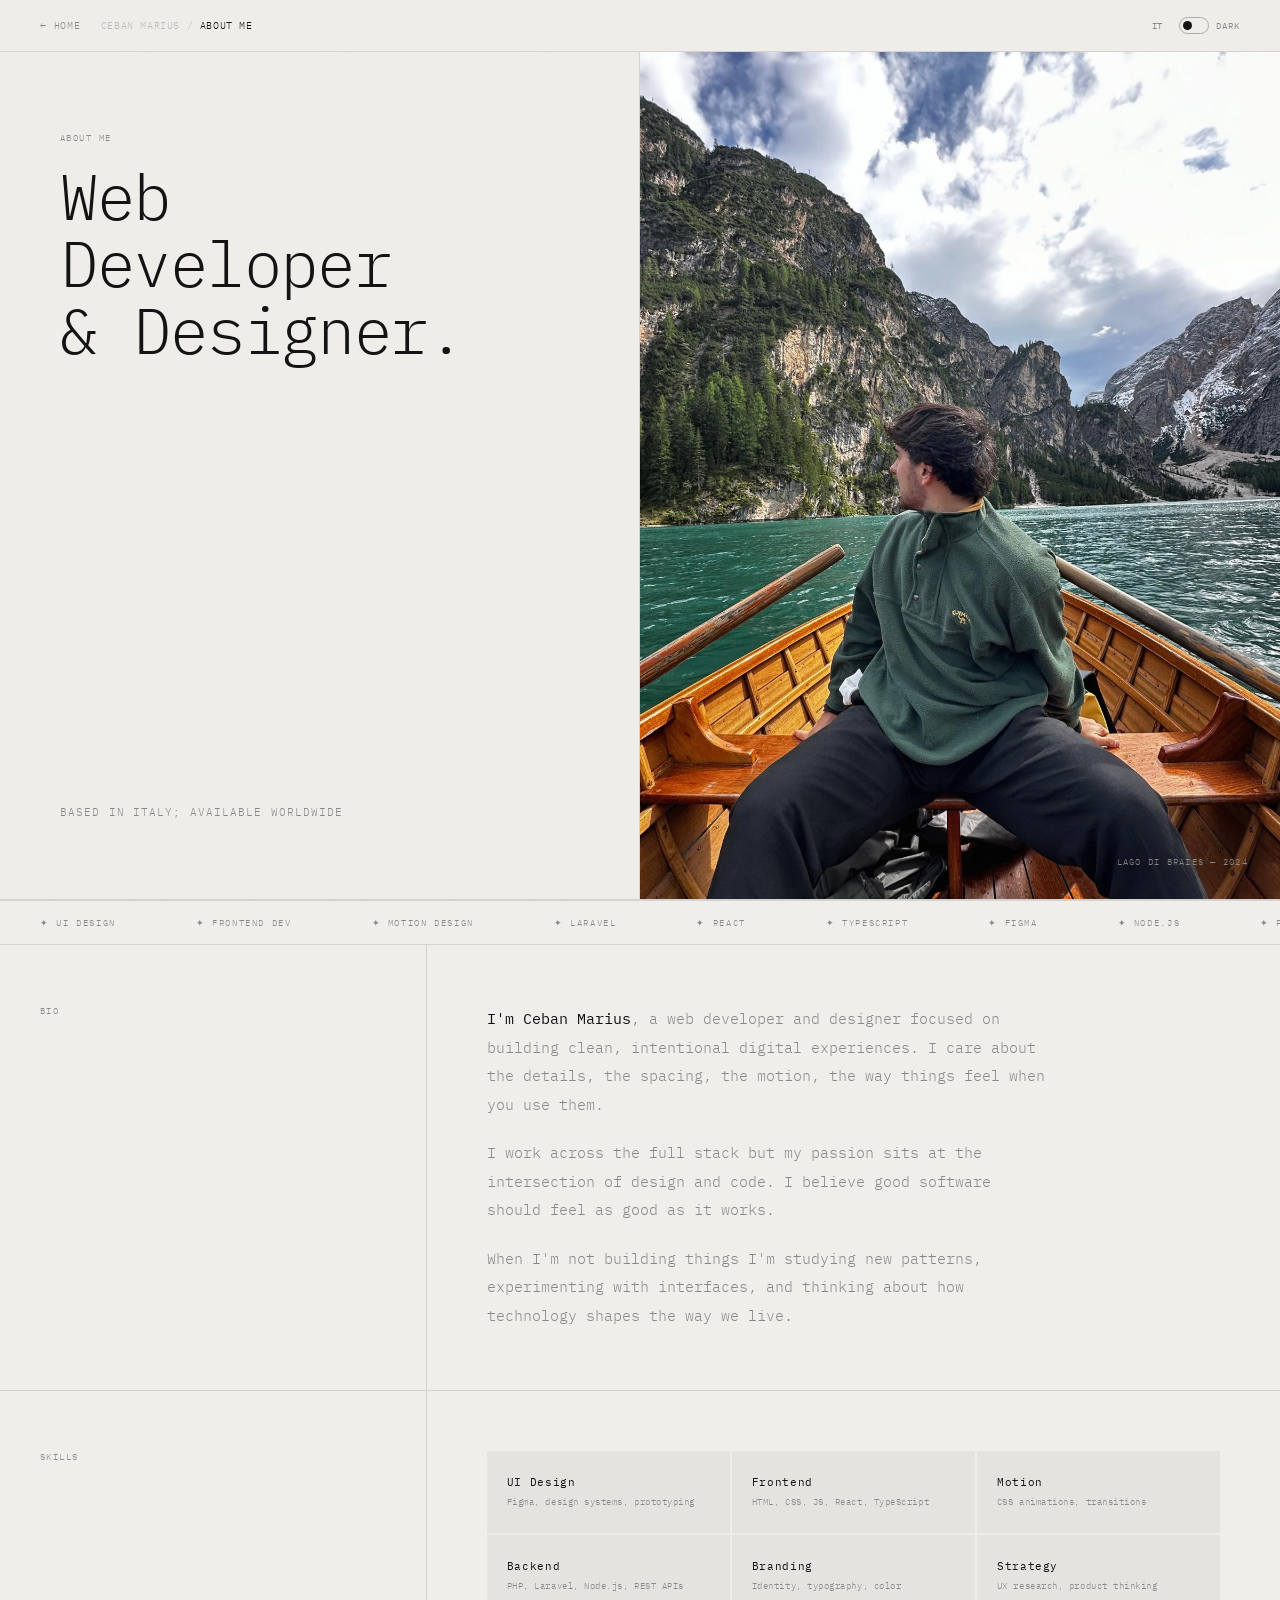
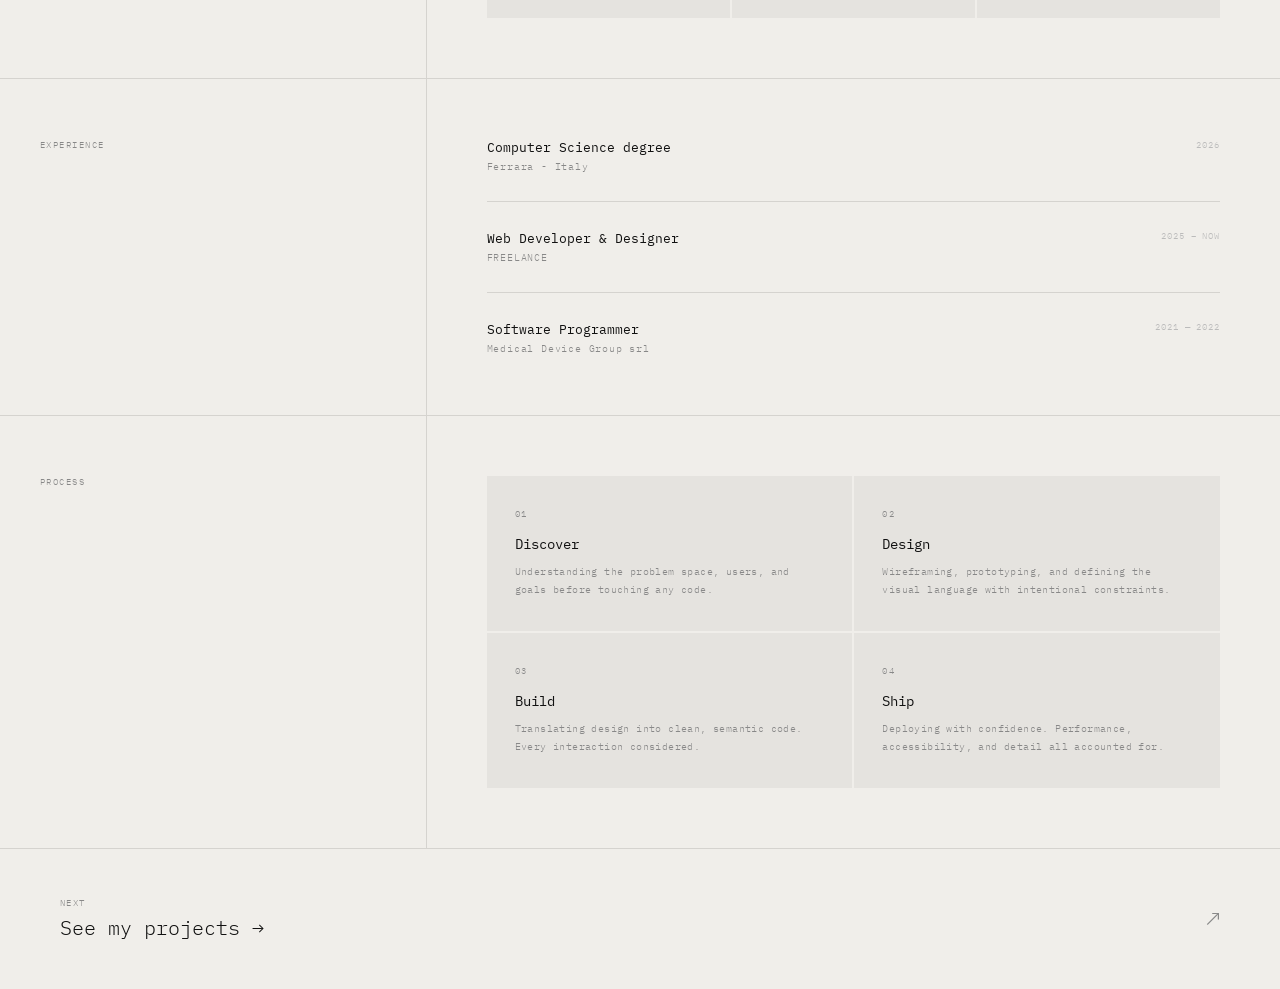
==== commit ad4db921: "Fix dangling brace in cursor JS that broke all pages Regex error in previous commit left a stray } a" ====
--- a/about.html
+++ b/about.html
@@ -552,7 +552,6 @@
       var mx = -200, my = -200, lx = -200, ly = -200;
       document.addEventListener('mousemove', function(e) { mx = e.clientX; my = e.clientY; });
       (function tick() {
-        }
         lx += (mx-lx)*0.12; ly += (my-ly)*0.12;
         var angle = Math.atan2(my-ly, mx-lx)*180/Math.PI+90;
         line.style.left = lx+'px'; line.style.top = ly+'px';
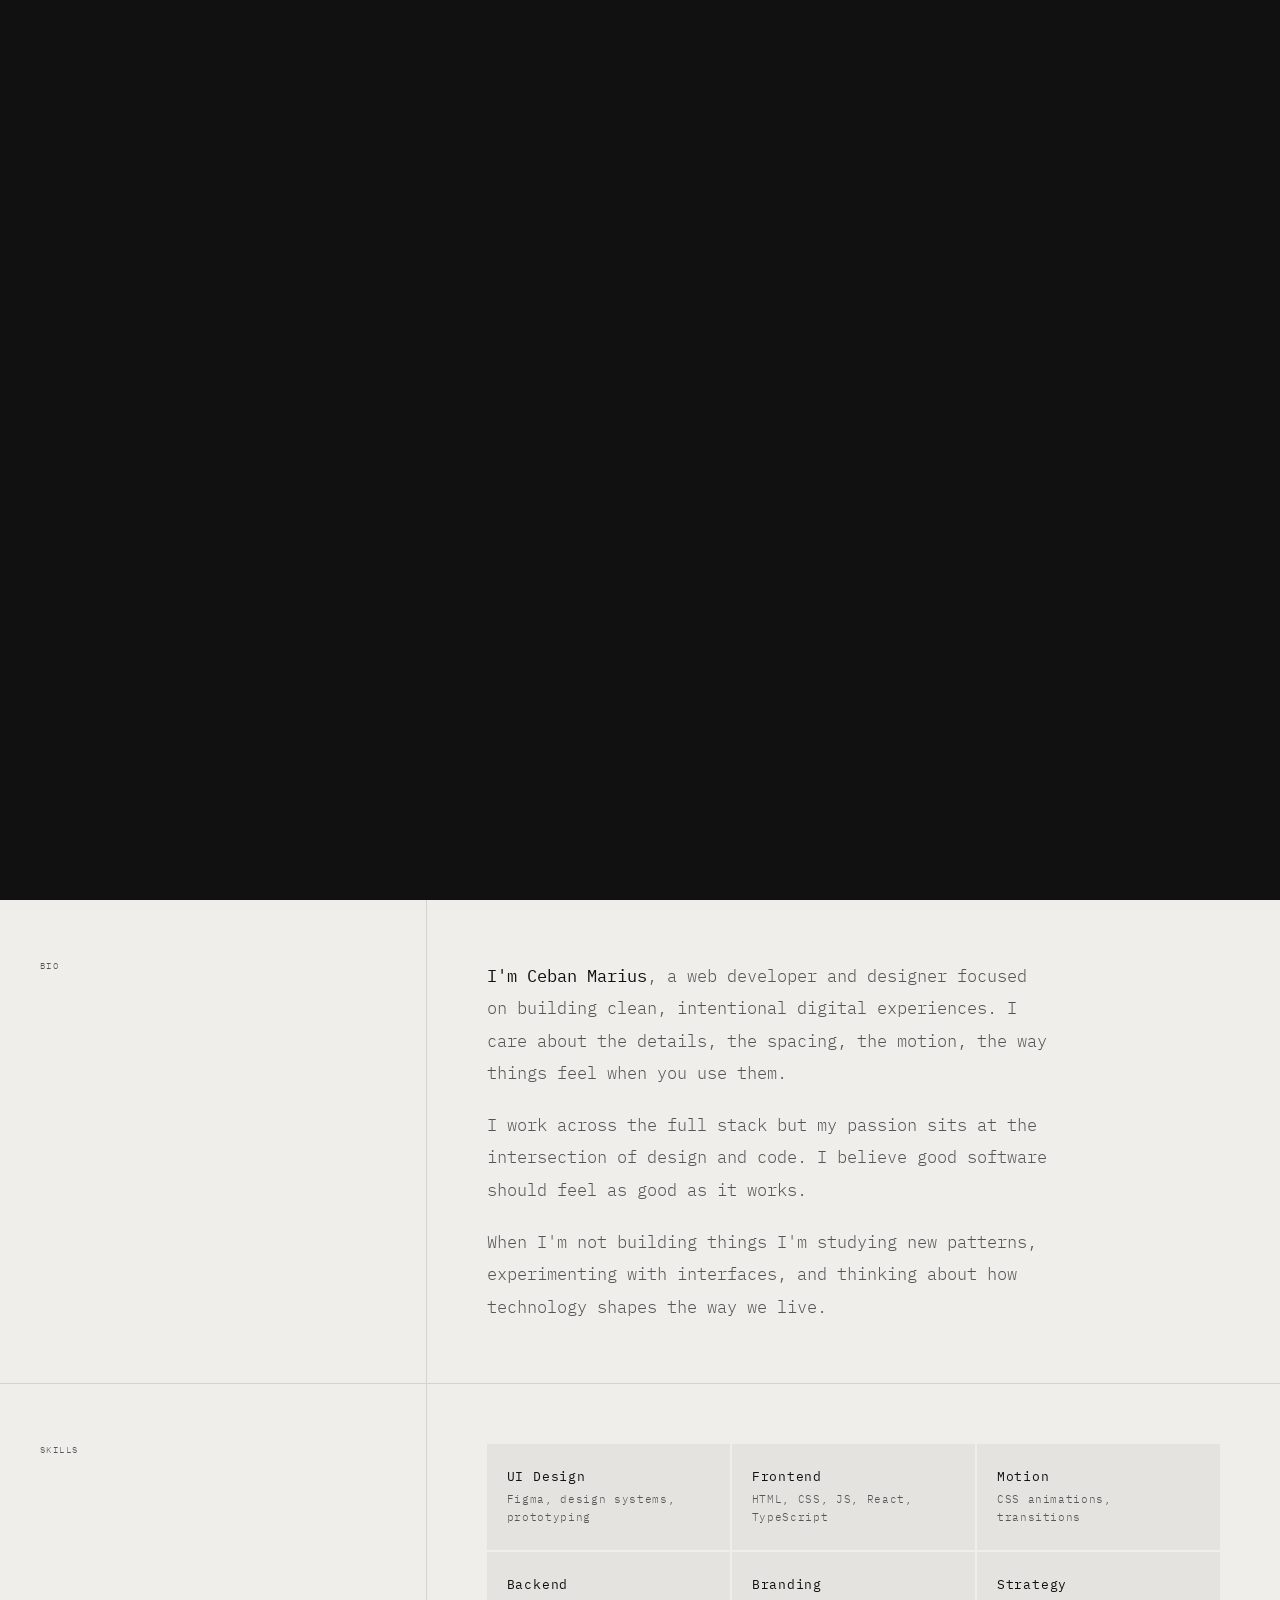
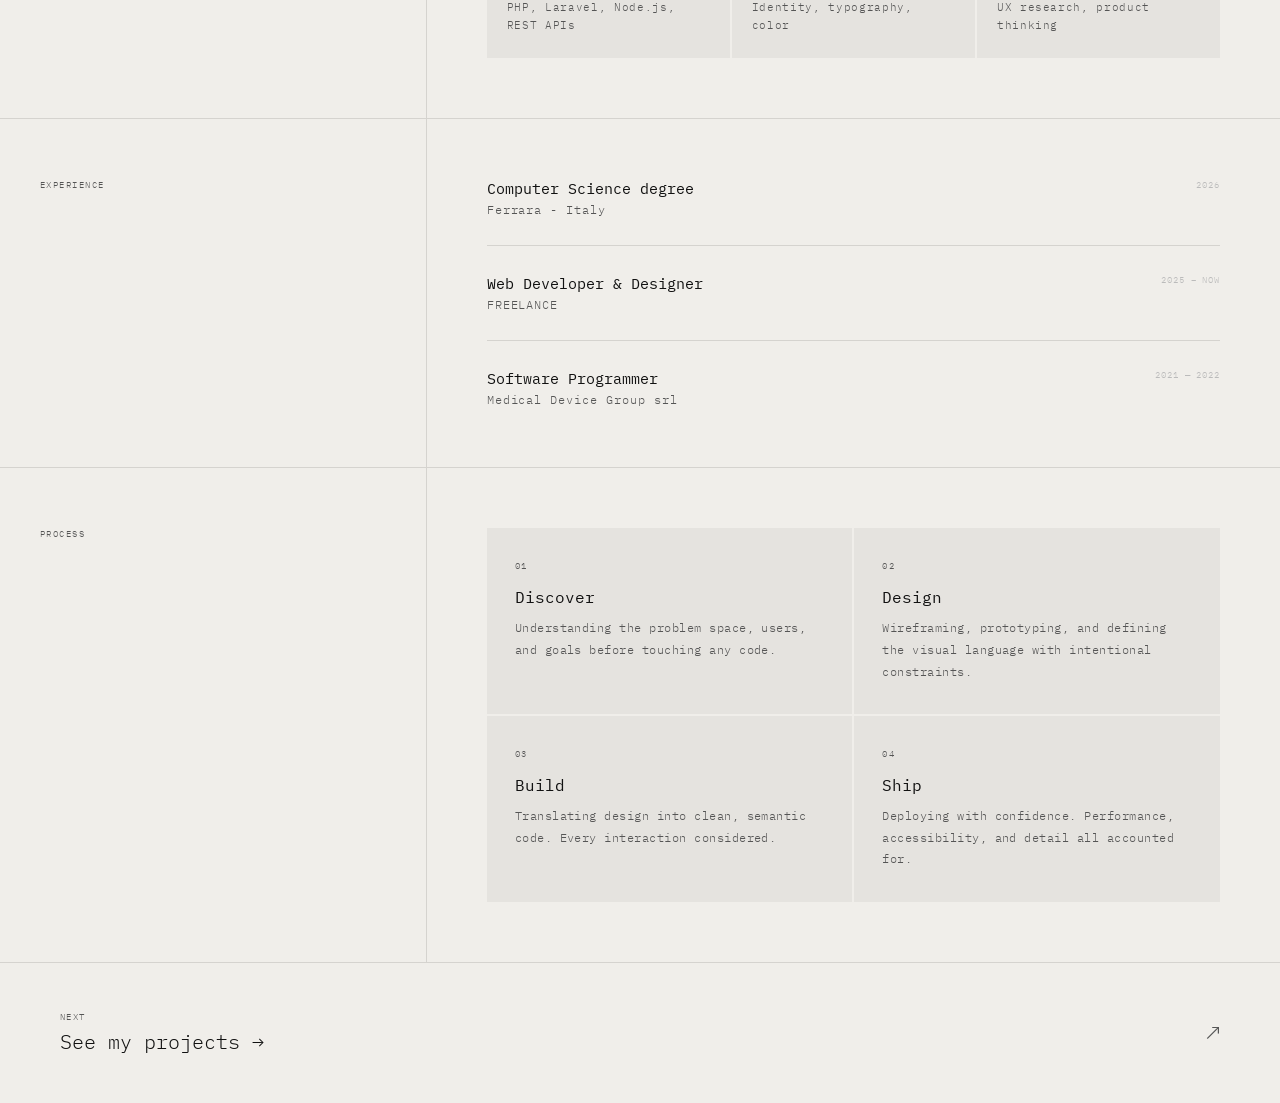
==== commit 4605fdbb: "fix portgfolio" ====
--- a/about.html
+++ b/about.html
@@ -1,4 +1,4 @@
-<!DOCTYPE html>
+﻿<!DOCTYPE html>
 <html lang="en" data-theme="light">
 <head>
   <meta charset="UTF-8" />
@@ -23,7 +23,7 @@
     :root {
       --bg:      #f0eeea;
       --fg:      #111;
-      --muted:   #888;
+      --muted:   #555;
       --subtle:  #bbb;
       --border:  #d5d3cf;
       --card-bg: #e5e3df;
@@ -32,7 +32,7 @@
     [data-theme="dark"] {
       --bg:      #0e0e0e;
       --fg:      #e8e6e1;
-      --muted:   #888;
+      --muted:   #aaa;
       --subtle:  #555;
       --border:  #1e1e1e;
       --card-bg: #1a1a1a;
@@ -48,13 +48,6 @@
       transition: background 0.4s, color 0.4s;
       overflow-x: hidden;
     }
-    #cursor-line {
-      position: fixed; left: 0; top: 0;
-      width: 1px; height: 26px;
-      background: var(--fg); opacity: 0.5;
-      pointer-events: none; z-index: 99999;
-      transform: translate(-50%,-50%);
-    }
 
     /* ── HEADER ── */
     header {
@@ -162,7 +155,7 @@
       padding: 60px 60px;
     }
     .bio-content p {
-      font-size: 15px; line-height: 1.9; color: var(--muted);
+      font-size: 17px; line-height: 1.9; color: var(--muted);
       margin-bottom: 20px; max-width: 560px;
     }
     .bio-content p strong {
@@ -195,11 +188,11 @@
       transition: background 0.4s;
     }
     .skill-name {
-      font-size: 11px; font-weight: 400;
+      font-size: 13px; font-weight: 400;
       letter-spacing: 0.06em; margin-bottom: 6px;
     }
     .skill-desc {
-      font-size: 9px; letter-spacing: 0.06em; color: var(--muted);
+      font-size: 11px; letter-spacing: 0.06em; color: var(--muted);
       line-height: 1.6;
     }
 
@@ -224,8 +217,8 @@
     }
     .exp-item:first-child { padding-top: 0; }
     .exp-item:last-child { border-bottom: none; padding-bottom: 0; }
-    .exp-role { font-size: 13px; font-weight: 400; margin-bottom: 4px; }
-    .exp-company { font-size: 10px; letter-spacing: 0.08em; color: var(--muted); }
+    .exp-role { font-size: 15px; font-weight: 400; margin-bottom: 4px; }
+    .exp-company { font-size: 12px; letter-spacing: 0.08em; color: var(--muted); }
     .exp-year { font-size: 9px; letter-spacing: 0.1em; color: var(--subtle); }
 
     /* ── BOTTOM CTA ── */
@@ -261,7 +254,7 @@
         padding: 24px 20px 0; border-right: none; border-bottom: none;
       }
       .bio-content, .skills-grid, .exp-list { padding: 24px 20px 40px; }
-      .bio-content p { font-size: 13px; }
+      .bio-content p { font-size: 17px; }
       .skills-grid { grid-template-columns: 1fr 1fr; }
       .about-cta { padding: 32px 20px; }
     }
@@ -276,22 +269,6 @@
     /* ── BACK TO TOP ── */
 
 
-    /* ── MARQUEE ── */
-    .marquee-strip {
-      overflow: hidden; border-bottom: 1px solid var(--border); border-top: 1px solid var(--border);
-      padding: 16px 0; background: var(--bg); transition: background 0.4s;
-    }
-    .marquee-track {
-      display: flex; gap: 0; width: max-content;
-      animation: marquee 28s linear infinite;
-    }
-    .marquee-track span {
-      font-size: 9px; letter-spacing: 0.18em; color: var(--muted);
-      text-transform: uppercase; padding: 0 40px; white-space: nowrap;
-      transition: color 0.4s;
-    }
-    .marquee-track span::before { content: "✦ "; }
-    @keyframes marquee { from { transform: translateX(0); } to { transform: translateX(-50%); } }
     /* ── PROCESS SECTION ── */
     .process-section {
       display: grid; grid-template-columns: 1fr 2fr;
@@ -313,10 +290,10 @@
       font-size: 9px; letter-spacing: 0.14em; color: var(--muted); margin-bottom: 16px;
     }
     .process-title {
-      font-size: 14px; font-weight: 400; margin-bottom: 10px;
+      font-size: 16px; font-weight: 400; margin-bottom: 10px;
     }
     .process-desc {
-      font-size: 10px; letter-spacing: 0.04em; color: var(--muted); line-height: 1.8;
+      font-size: 12px; letter-spacing: 0.04em; color: var(--muted); line-height: 1.8;
     }
     @media (max-width: 600px) {
       .process-section { grid-template-columns: 1fr; }
@@ -332,7 +309,6 @@
   </style>
 </head>
 <body>
-  <div id="cursor-line"></div>
   <div id="pt-overlay" style="position:fixed;inset:0;z-index:99999;display:flex;overflow:hidden;pointer-events:none;background:#111;"></div>
   <div class="noise-overlay"></div>
 
@@ -367,13 +343,6 @@
       </div>
     </div>
 
-    <!-- MARQUEE -->
-    <div class="marquee-strip">
-      <div class="marquee-track">
-        <span>UI Design</span><span>Frontend Dev</span><span>Motion Design</span><span>Laravel</span><span>React</span><span>TypeScript</span><span>Figma</span><span>Node.js</span><span>PHP</span><span>Full Stack</span>
-        <span>UI Design</span><span>Frontend Dev</span><span>Motion Design</span><span>Laravel</span><span>React</span><span>TypeScript</span><span>Figma</span><span>Node.js</span><span>PHP</span><span>Full Stack</span>
-      </div>
-    </div>
 
     <!-- BIO -->
     <div class="bio-section">
@@ -544,20 +513,7 @@
         }, 50);
       });
     })();
-    /* ── CURSOR ── */
-    (function() {
-      if (!window.matchMedia('(hover: hover) and (pointer: fine)').matches) return;
-      var line = document.getElementById('cursor-line');
-      if (!line) return;
-      var mx = -200, my = -200, lx = -200, ly = -200;
-      document.addEventListener('mousemove', function(e) { mx = e.clientX; my = e.clientY; });
-      (function tick() {
-        lx += (mx-lx)*0.12; ly += (my-ly)*0.12;
-        var angle = Math.atan2(my-ly, mx-lx)*180/Math.PI+90;
-        line.style.left = lx+'px'; line.style.top = ly+'px';
-        line.style.transform = 'translate(-50%,-50%) rotate('+angle+'deg)';
-        requestAnimationFrame(tick);
-      })();
+    
     })();
     /* ── READING PROGRESS ── */
     (function() {
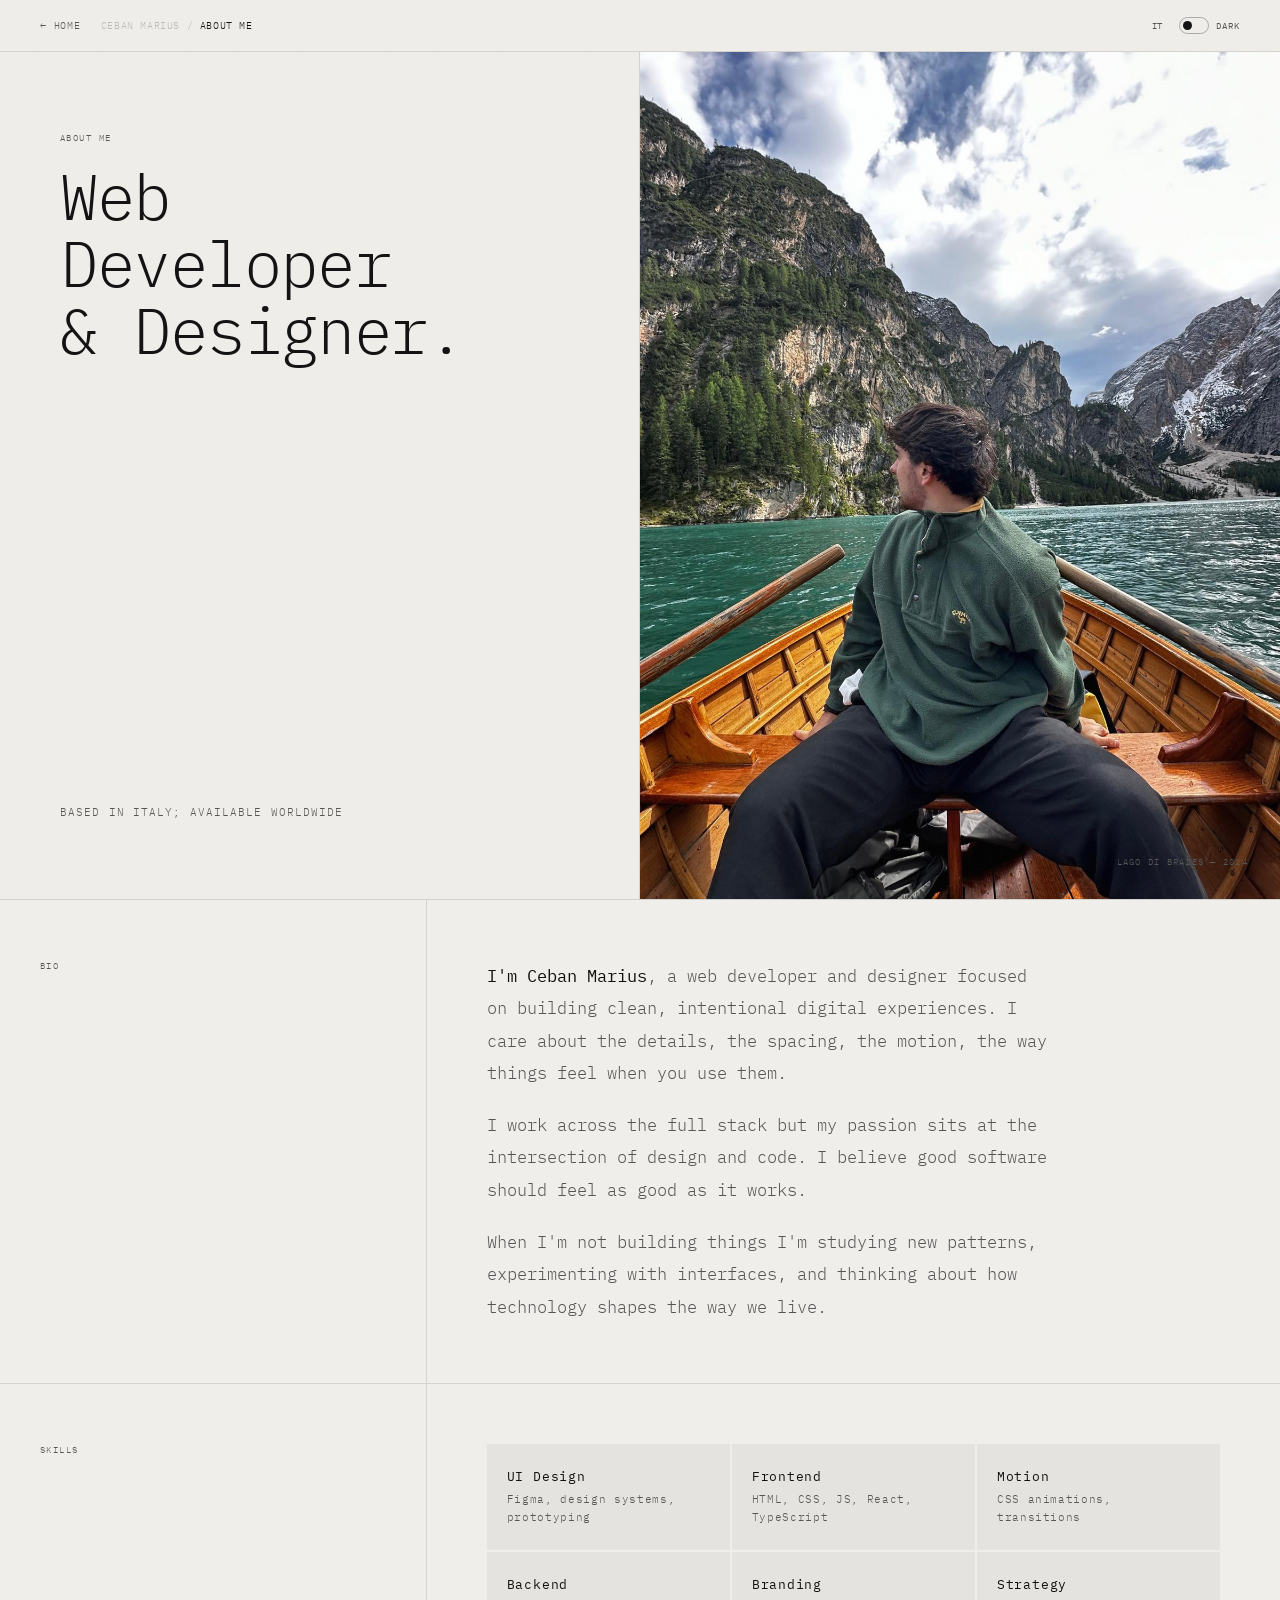
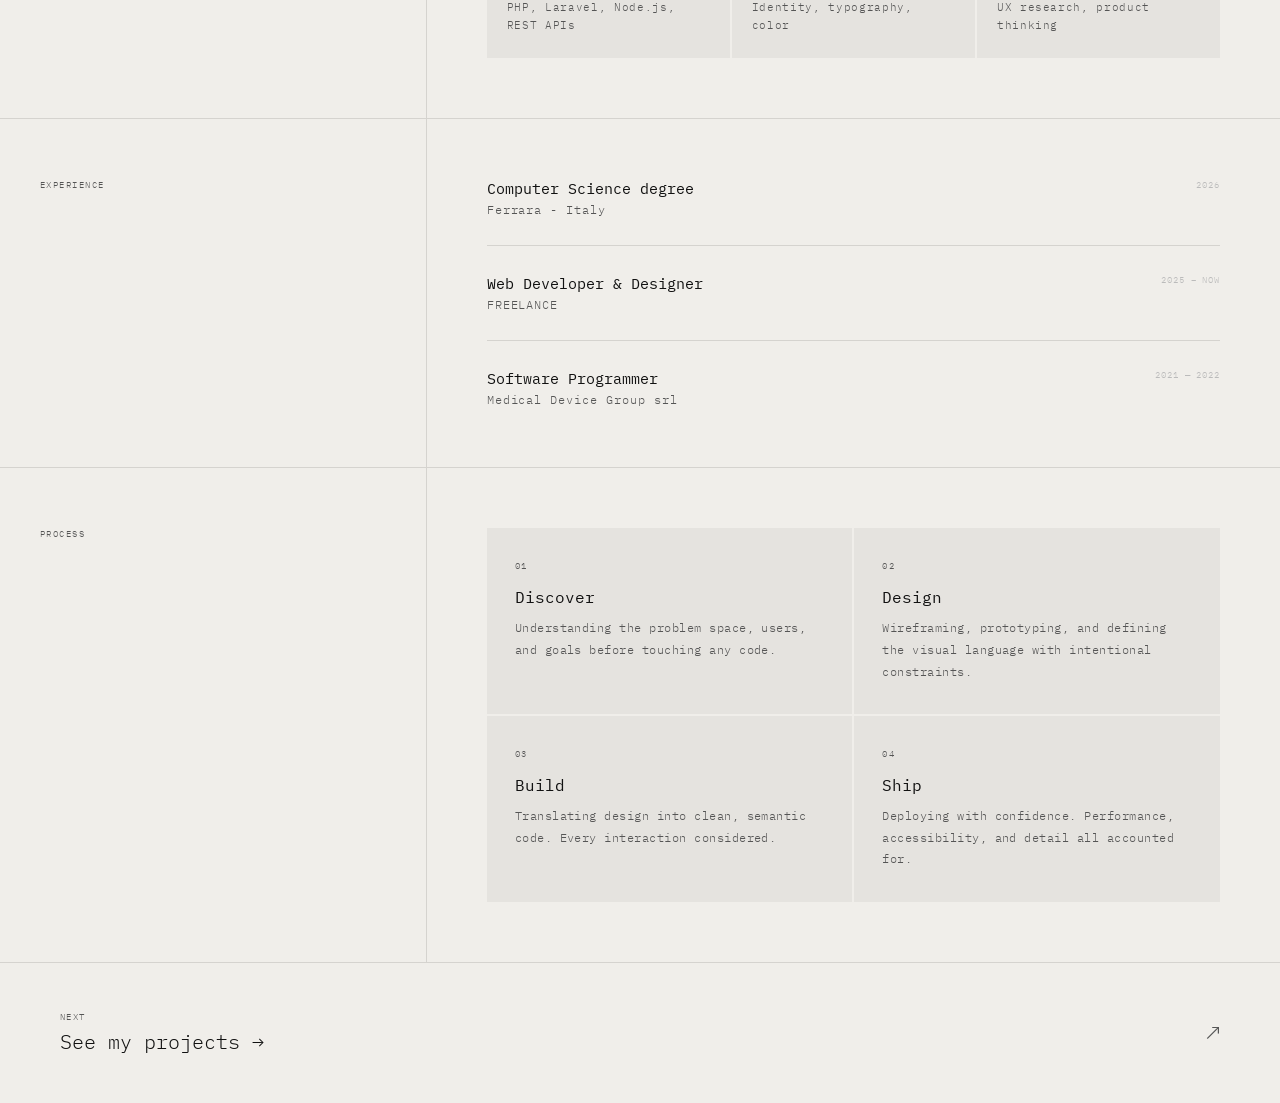
==== commit 90ed2791: "Fix orphan JS closures breaking page scripts, remove mobile toggle glow, align toggles Co-Authored-B" ====
--- a/about.html
+++ b/about.html
@@ -1,4 +1,4 @@
-﻿<!DOCTYPE html>
+<!DOCTYPE html>
 <html lang="en" data-theme="light">
 <head>
   <meta charset="UTF-8" />
@@ -513,8 +513,6 @@
         }, 50);
       });
     })();
-    
-    })();
     /* ── READING PROGRESS ── */
     (function() {
       var bar = document.getElementById('reading-progress');
